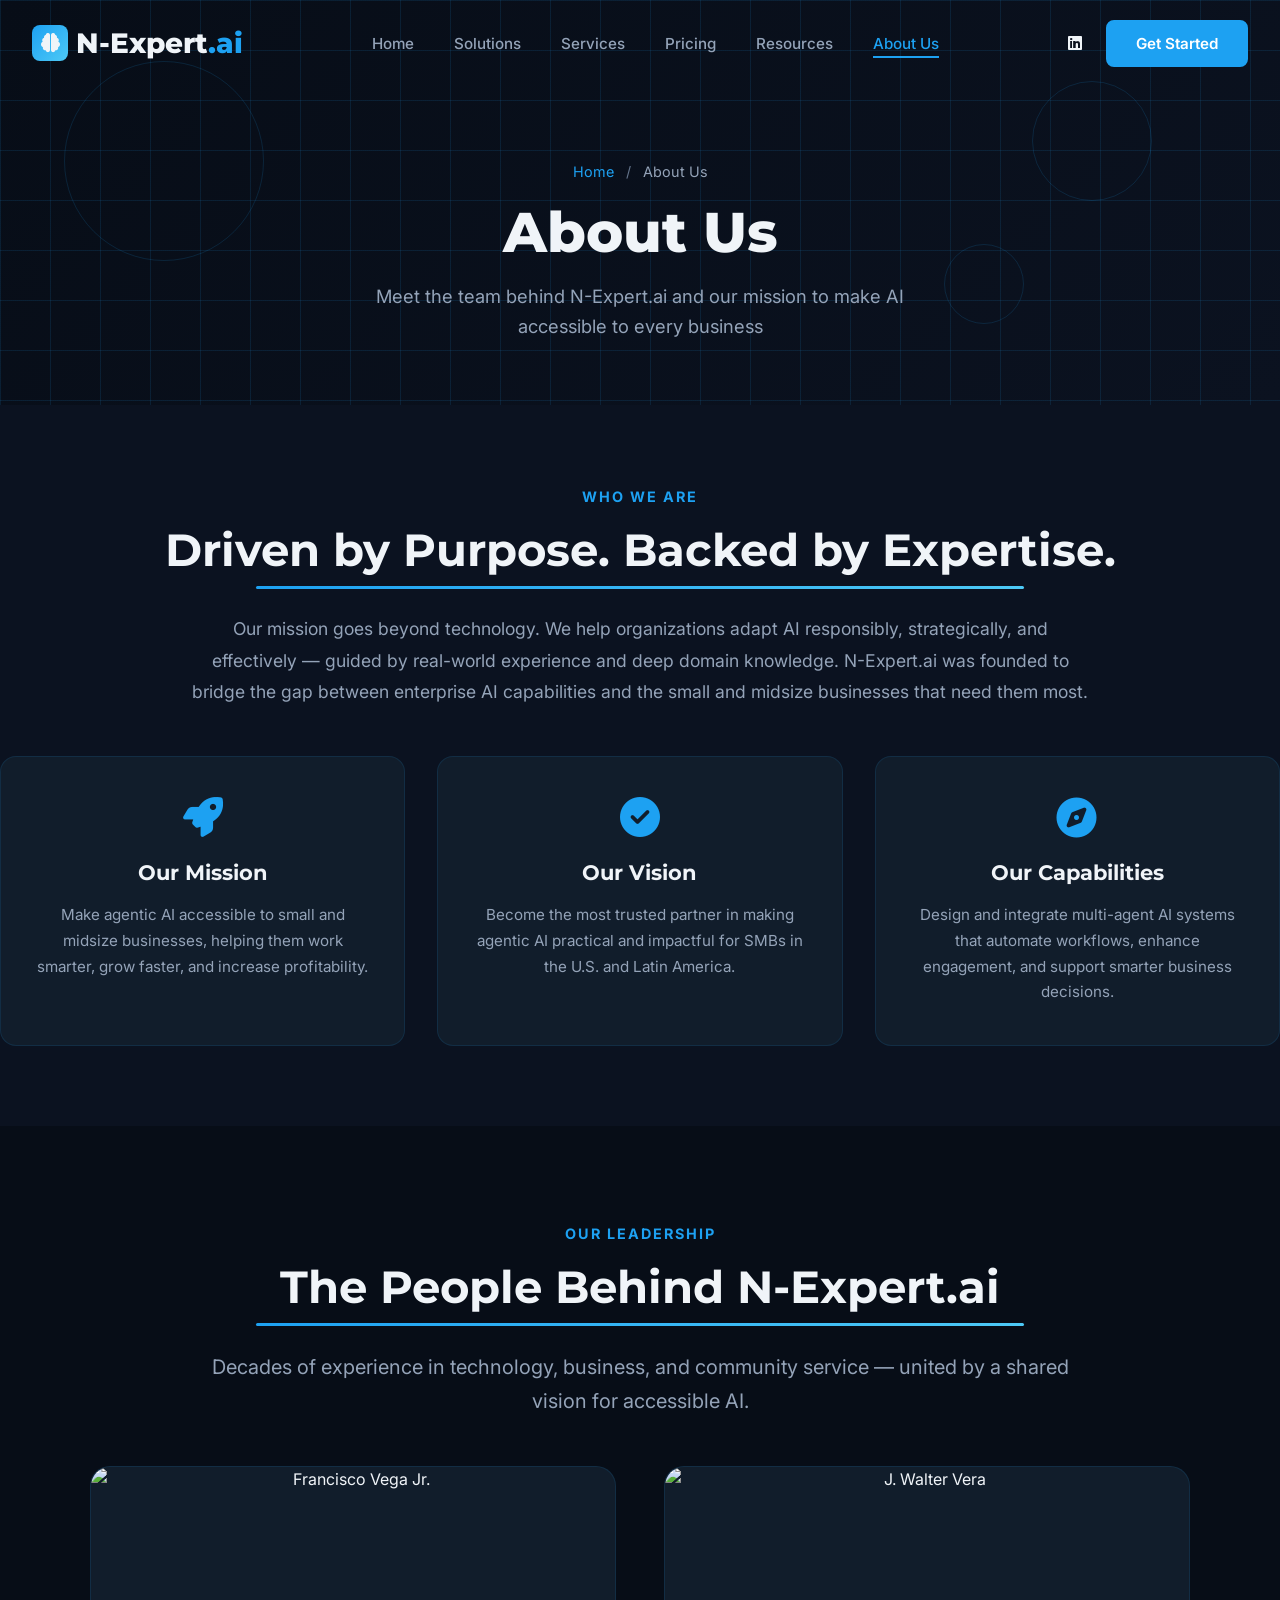
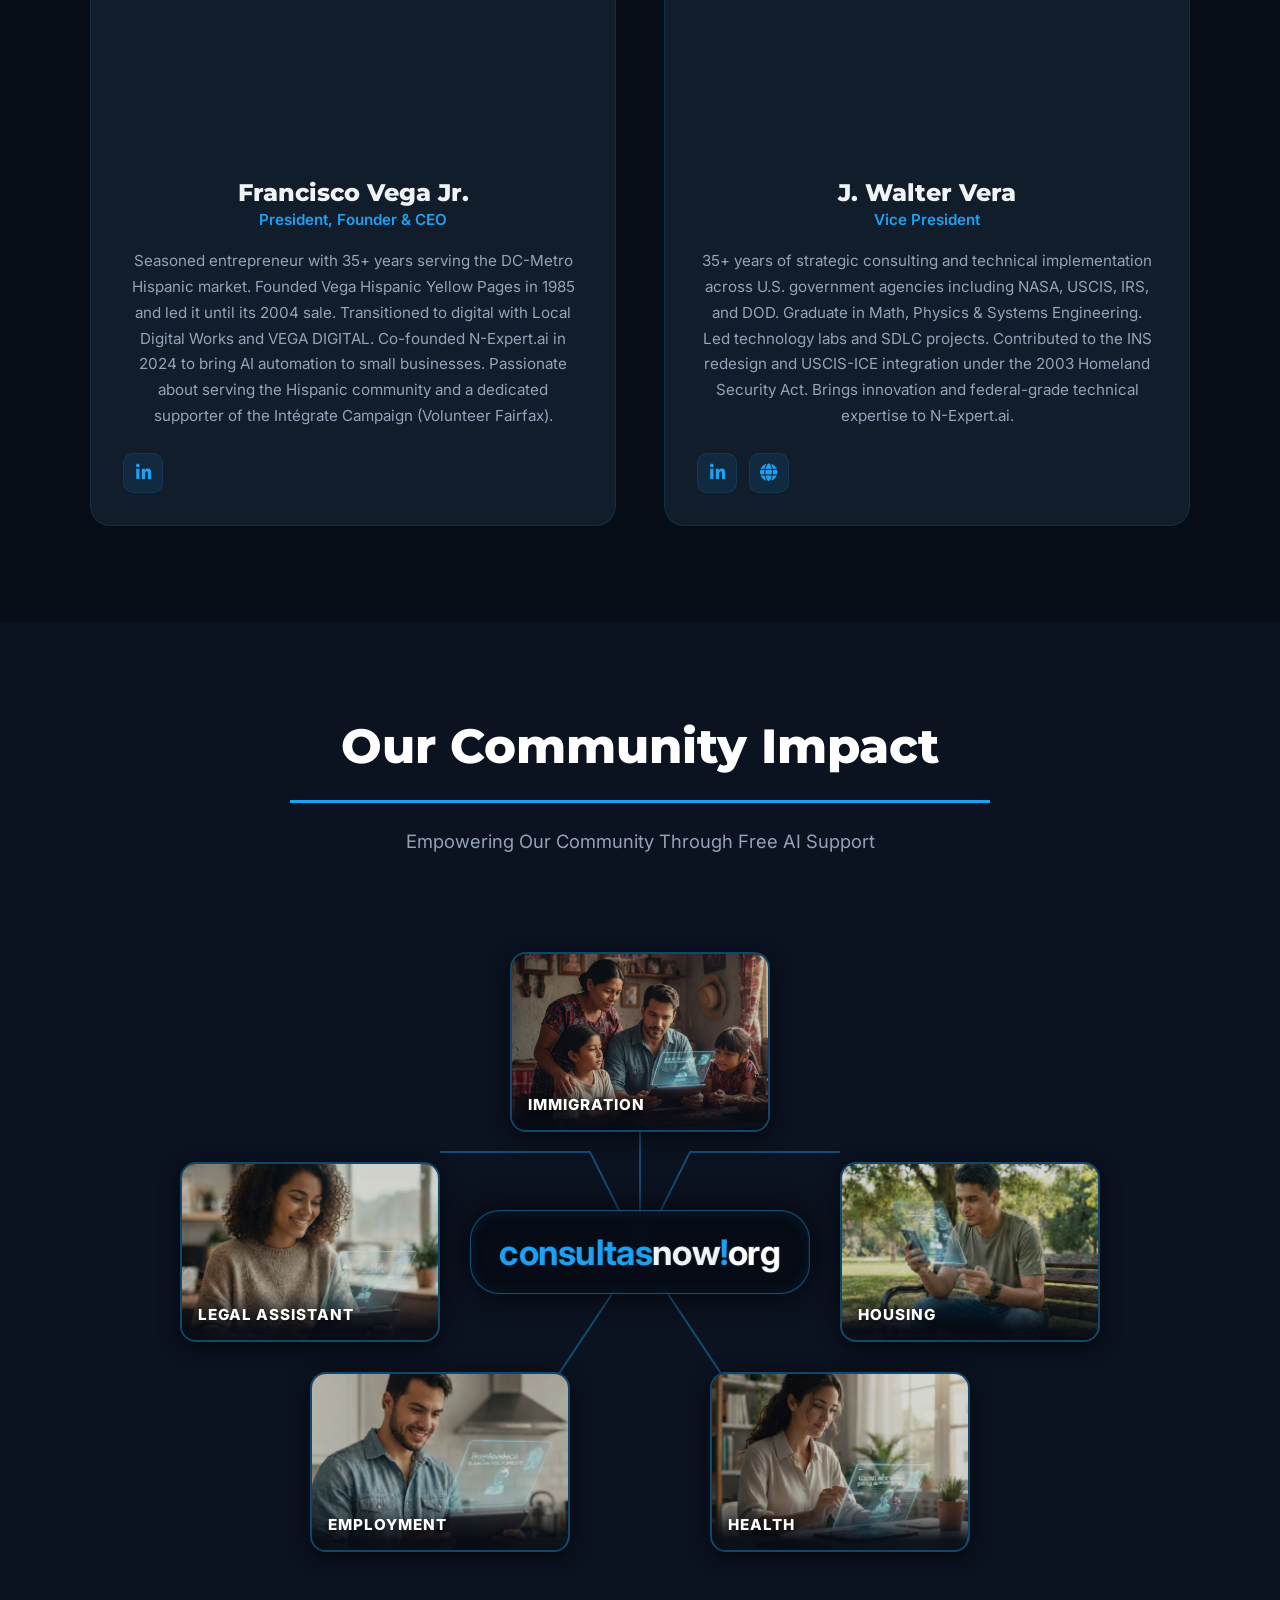
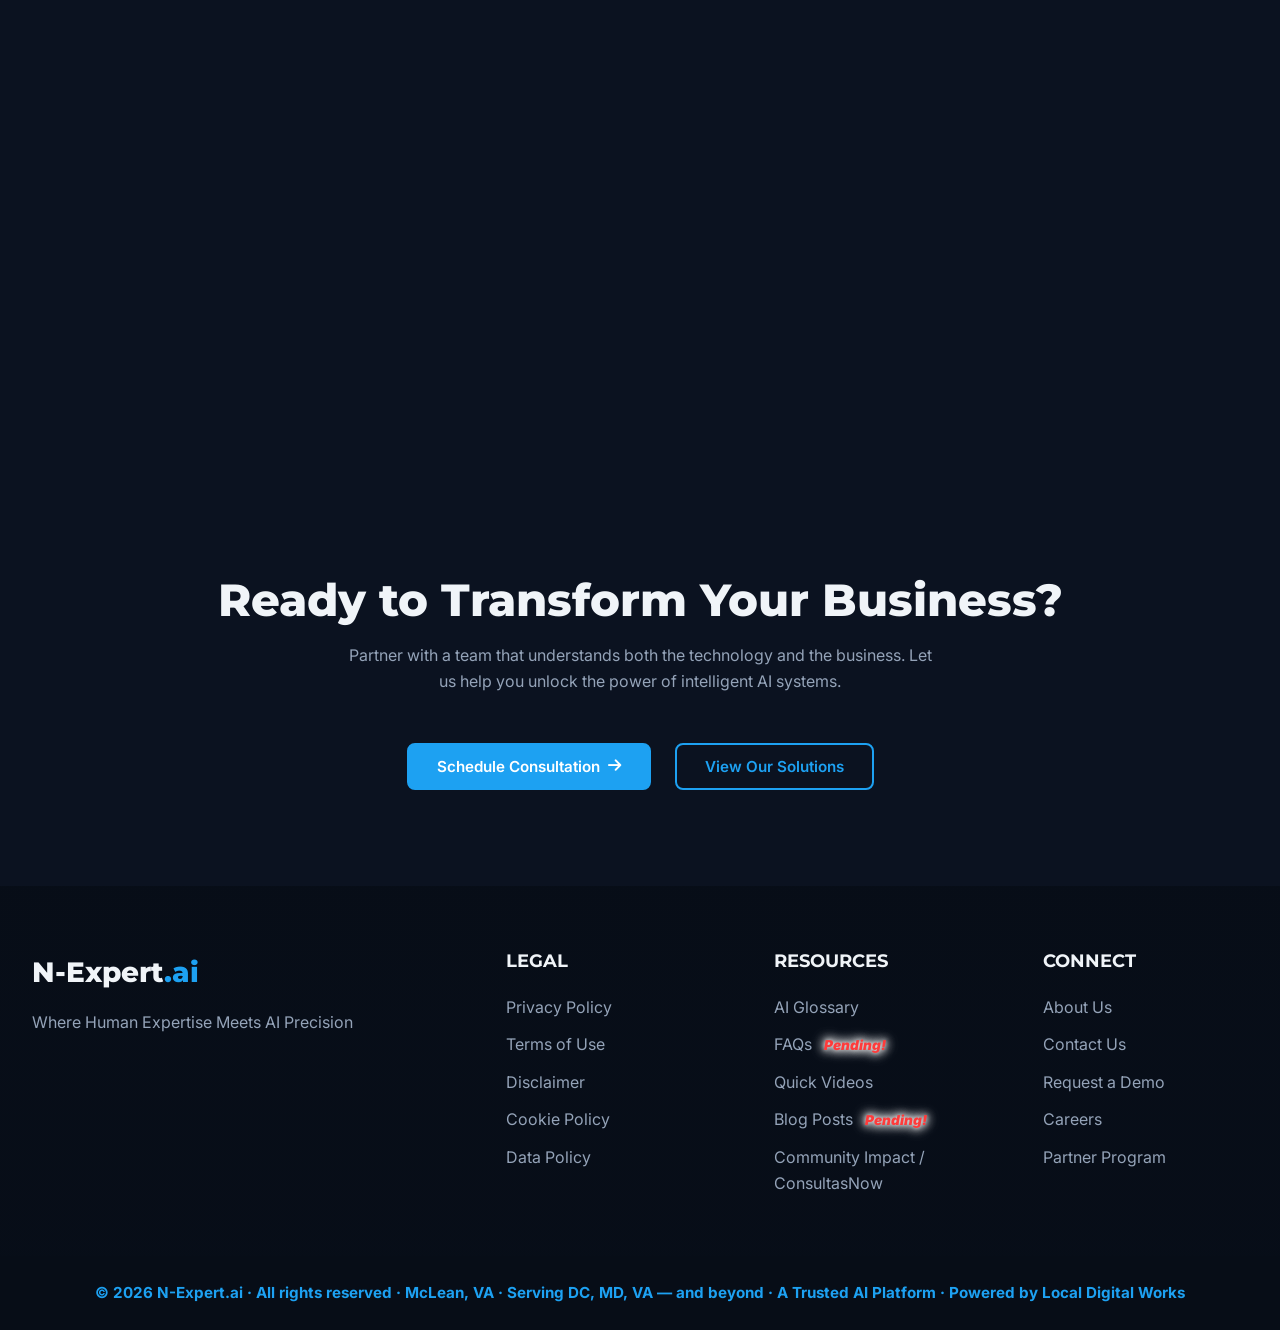
==== about.html @ 6c46f562 "Deploy N-Expert.ai site with updated images - Replace broken/Unsplash images with local WebP version" ====
<!DOCTYPE html>
<html lang="en">

<head>
    <meta charset="UTF-8">
    <meta name="viewport" content="width=device-width, initial-scale=1.0">
    <title>N-Expert.ai - About Us</title>
    <meta name="description"
        content="Meet the leadership team behind N-Expert.ai. Learn about our mission to make AI accessible to small and midsize businesses.">

    <!-- Preconnect to CDNs -->
    <link rel="preconnect" href="https://fonts.googleapis.com">
    <link rel="preconnect" href="https://fonts.gstatic.com" crossorigin>
    <link rel="preconnect" href="https://images.unsplash.com">
    <link rel="preconnect" href="https://cdnjs.cloudflare.com" crossorigin>

    <!-- Google Fonts (non-blocking) -->
    <link rel="preload" as="style"
        href="https://fonts.googleapis.com/css2?family=Montserrat:wght@400;500;600;700;800;900&family=Inter:wght@300;400;500;600;700&display=swap"
        onload="this.onload=null;this.rel='stylesheet'">
    <noscript>
        <link
            href="https://fonts.googleapis.com/css2?family=Montserrat:wght@400;500;600;700;800;900&family=Inter:wght@300;400;500;600;700&display=swap"
            rel="stylesheet">
    </noscript>

    <!-- Font Awesome (non-blocking) -->
    <link rel="preload" as="style" href="https://cdnjs.cloudflare.com/ajax/libs/font-awesome/6.5.1/css/all.min.css"
        onload="this.onload=null;this.rel='stylesheet'">
    <noscript>
        <link rel="stylesheet" href="https://cdnjs.cloudflare.com/ajax/libs/font-awesome/6.5.1/css/all.min.css">
    </noscript>

    <!-- Stylesheets -->
    <link rel="stylesheet" href="css/shared.css">
    <link rel="stylesheet" href="css/about.css">
</head>

<body>
    <!-- Scroll Progress Bar -->
    <div id="scroll-progress"></div>

    <!-- Navigation -->
    <nav class="navbar" id="navbar">
        <div class="container">
            <a href="index.html" class="logo">
                <div class="logo-icon"><i class="fas fa-brain"></i></div>
                <span>N-Expert<span class="ai">.ai</span></span>
            </a>
            <ul class="nav-links">
                <li><a href="index.html">Home</a></li>
                <li><a href="solutions.html">Solutions</a></li>
                <li><a href="services.html">Services</a></li>
                <li><a href="pricing.html">Pricing</a></li>
                <li><a href="resources.html">Resources</a></li>
                <li><a href="about.html">About Us</a></li>
            </ul>
            <div class="nav-right">
                <a href="https://linkedin.com" target="_blank" class="linkedin-icon" aria-label="LinkedIn"><i
                        class="fab fa-linkedin"></i></a>
                <button class="btn-primary">Get Started</button>
            </div>
            <div class="mobile-menu-toggle" id="mobile-toggle">
                <span></span>
                <span></span>
                <span></span>
            </div>
        </div>
    </nav>

    <!-- Mobile Navigation -->
    <div class="mobile-nav" id="mobile-nav">
        <ul class="nav-links">
            <li><a href="index.html">Home</a></li>
            <li><a href="solutions.html">Solutions</a></li>
            <li><a href="services.html">Services</a></li>
            <li><a href="pricing.html">Pricing</a></li>
            <li><a href="resources.html">Resources</a></li>
            <li><a href="about.html">About Us</a></li>
            <li><button class="btn-primary" style="width: 100%;">Get Started</button></li>
        </ul>
    </div>

    <!-- Page Hero -->
    <section class="page-hero">
        <div class="deco-circle"></div>
        <div class="deco-circle"></div>
        <div class="deco-circle"></div>
        <div class="container">
            <div class="breadcrumb reveal">
                <a href="index.html">Home</a>
                <span>/</span>
                About Us
            </div>
            <h1 class="page-title reveal">About Us</h1>
            <p class="page-subtitle reveal">Meet the team behind N-Expert.ai and our mission to make AI accessible to
                every business</p>
        </div>
    </section>

    <!-- Mission Section -->
    <section class="section about-mission">
        <div class="container">
            <div class="section-label reveal" style="text-align: center;">WHO WE ARE</div>
            <h2 class="section-title reveal" style="text-align: center;">Driven by Purpose. Backed by Expertise.</h2>
            <div class="mission-intro reveal">
                <p>Our mission goes beyond technology. We help organizations adapt AI responsibly, strategically, and
                    effectively — guided by real-world experience and deep domain knowledge. N-Expert.ai was founded to
                    bridge the gap between enterprise AI capabilities and the small and midsize businesses that need
                    them most.</p>
            </div>

            <div class="mission-cards reveal">
                <div class="mission-card">
                    <i class="fas fa-rocket"></i>
                    <h4>Our Mission</h4>
                    <p>Make agentic AI accessible to small and midsize businesses, helping them work smarter, grow
                        faster, and increase profitability.</p>
                </div>
                <div class="mission-card">
                    <i class="fas fa-check-circle"></i>
                    <h4>Our Vision</h4>
                    <p>Become the most trusted partner in making agentic AI practical and impactful for SMBs in the U.S.
                        and Latin America.</p>
                </div>
                <div class="mission-card">
                    <i class="fas fa-compass"></i>
                    <h4>Our Capabilities</h4>
                    <p>Design and integrate multi-agent AI systems that automate workflows, enhance engagement, and
                        support smarter business decisions.</p>
                </div>
            </div>
        </div>
    </section>

    <!-- Leadership Section -->
    <section class="section dark leadership-section">
        <div class="container" style="text-align: center;">
            <div class="section-label reveal">OUR LEADERSHIP</div>
            <h2 class="section-title reveal">The People Behind N-Expert.ai</h2>
            <p class="section-subtitle reveal" style="margin: 0 auto;">Decades of experience in technology, business,
                and community service — united by a shared vision for accessible AI.</p>

            <div class="leadership-grid reveal">
                <!-- Francisco Vega Jr. -->
                <div class="leader-card">
                    <div class="leader-photo">
                        <img src="https://images.unsplash.com/photo-1560250097-0b93528c311a?w=600&q=60"
                            alt="Francisco Vega Jr." loading="lazy">
                        <div class="leader-photo-overlay"></div>
                    </div>
                    <div class="leader-info">
                        <h3>Francisco Vega Jr.</h3>
                        <span class="leader-role">President, Founder & CEO</span>
                        <p class="leader-bio">Seasoned entrepreneur with 35+ years serving the DC-Metro Hispanic market.
                            Founded Vega Hispanic Yellow Pages in 1985 and led it until its 2004 sale. Transitioned to
                            digital with Local Digital Works and VEGA DIGITAL. Co-founded N-Expert.ai in 2024 to bring
                            AI automation to small businesses. Passionate about serving the Hispanic community and a
                            dedicated supporter of the Int&eacute;grate Campaign (Volunteer Fairfax).</p>
                        <div class="leader-social">
                            <a href="https://www.linkedin.com/in/franciscovegajr/" target="_blank"
                                aria-label="LinkedIn"><i class="fab fa-linkedin-in"></i></a>
                        </div>
                    </div>
                </div>

                <!-- J. Walter Vera -->
                <div class="leader-card">
                    <div class="leader-photo">
                        <img src="https://images.unsplash.com/photo-1472099645785-5658abf4ff4e?w=600&q=60"
                            alt="J. Walter Vera" loading="lazy">
                        <div class="leader-photo-overlay"></div>
                    </div>
                    <div class="leader-info">
                        <h3>J. Walter Vera</h3>
                        <span class="leader-role">Vice President</span>
                        <p class="leader-bio">35+ years of strategic consulting and technical implementation across U.S.
                            government agencies including NASA, USCIS, IRS, and DOD. Graduate in Math, Physics & Systems
                            Engineering. Led technology labs and SDLC projects. Contributed to the INS redesign and
                            USCIS-ICE integration under the 2003 Homeland Security Act. Brings innovation and
                            federal-grade technical expertise to N-Expert.ai.</p>
                        <div class="leader-social">
                            <a href="https://www.linkedin.com/in/j-walter-vera-ab727015/" target="_blank"
                                aria-label="LinkedIn"><i class="fab fa-linkedin-in"></i></a>
                            <a href="https://afilon.org/j-walter-vera/" target="_blank" aria-label="Afilon"><i
                                    class="fas fa-globe"></i></a>
                        </div>
                    </div>
                </div>
            </div>
        </div>
    </section>

    <!-- Community Impact Section -->
    <section class="section about-community">
        <div class="container">
            <div class="community-header reveal" style="text-align: center;">
                <h2 style="font-size: clamp(2rem, 4vw, 3rem); font-weight: 800; color: #fff; margin-bottom: 0;">Our
                    Community Impact</h2>
                <div
                    style="width: 700px; max-width: 90%; height: 3px; background: var(--accent-cyan); margin: 1.5rem auto;">
                </div>
                <p style="color: var(--text-secondary); font-size: 1.15rem;">Empowering Our Community Through Free AI
                    Support</p>
            </div>

            <div class="community-collage-new reveal">
                <!-- SVG lines connecting to center -->
                <svg class="collage-connectors" viewBox="0 0 1000 600" fill="none">
                    <!-- Lines from center to the frames matching reference mapping -->
                    <path d="M500,300 L450,200 L300,200" stroke="rgba(29, 161, 242, 0.4)" stroke-width="2" />
                    <path d="M500,300 L550,200 L700,200" stroke="rgba(29, 161, 242, 0.4)" stroke-width="2" />
                    <path d="M500,300 L500,100" stroke="rgba(29, 161, 242, 0.4)" stroke-width="2" />
                    <path d="M500,300 L400,450 L300,450" stroke="rgba(29, 161, 242, 0.4)" stroke-width="2" />
                    <path d="M500,300 L600,450 L700,450" stroke="rgba(29, 161, 242, 0.4)" stroke-width="2" />
                </svg>

                <div class="collage-grid-custom">
                    <!-- Top Center: Immigration -->
                    <div class="collage-item box-1">
                        <img src="_contenido/imagenes-generadas/INMIGRATION.webp" alt="Immigration Support"
                            loading="lazy">
                        <div class="collage-overlay">
                            <div class="collage-label">IMMIGRATION</div>
                        </div>
                    </div>

                    <!-- Middle Left: Legal Assistant -->
                    <div class="collage-item box-2">
                        <img src="_contenido/imagenes-generadas/LEGAL ASISTANT.webp" alt="Legal Assistant"
                            loading="lazy">
                        <div class="collage-overlay">
                            <div class="collage-label">LEGAL ASSISTANT</div>
                        </div>
                    </div>

                    <!-- Center Logo Box -->
                    <div class="collage-center-box">
                        <span style="color:var(--accent-cyan);font-weight:700;">consultas</span><span
                            style="color:var(--text-primary);font-weight:700;">now</span><span
                            style="color:var(--accent-cyan);">!</span><span style="color:#ffffff;">org</span>
                    </div>

                    <!-- Middle Right: Housing -->
                    <div class="collage-item box-3">
                        <img src="_contenido/imagenes-generadas/HOUSING.webp" alt="Housing Support" loading="lazy">
                        <div class="collage-overlay">
                            <div class="collage-label">HOUSING</div>
                        </div>
                    </div>

                    <!-- Bottom Left: Employment -->
                    <div class="collage-item box-4">
                        <img src="_contenido/imagenes-generadas/EMPLOYMENT.webp" alt="Employment Support"
                            loading="lazy">
                        <div class="collage-overlay">
                            <div class="collage-label">EMPLOYMENT</div>
                        </div>
                    </div>

                    <!-- Bottom Right: Health -->
                    <div class="collage-item box-5">
                        <img src="_contenido/imagenes-generadas/HEALTH.webp" alt="Health Support" loading="lazy">
                        <div class="collage-overlay">
                            <div class="collage-label">HEALTH</div>
                        </div>
                    </div>
                </div>
            </div>

            <div class="community-content reveal">
                <div class="community-column">
                    <h3>Community Impact<br>is Part of Our DNA</h3>
                    <p>ConsultasNow™ is a free, Spanish-first AI platform designed to help the Hispanic community
                        navigate everyday questions across immigration, housing, employment, and legal topics — clearly,
                        responsibly, and accessibly.</p>
                    <div style="text-align: center; margin-top: 2.5rem;">
                        <button class="btn-primary" style="padding: 0.8rem 2.5rem; border-radius: 8px;">Visit
                            ConsultasNow</button>
                    </div>
                </div>
                <div class="community-column">
                    <h3>Trusted AI Guidance<br>for Everyday Life</h3>
                    <p>Five domain-focused AI assistants, each trained to address common questions and next steps:</p>
                    <ul class="assistant-list">
                        <li>Immigration Assistant</li>
                        <li>Housing Assistant</li>
                        <li>Health Assistant</li>
                        <li>Employment Assistant</li>
                        <li>Legal Assistant</li>
                    </ul>
                </div>
            </div>
        </div>
    </section>

    <!-- CTA Banner -->
    <section class="section about-cta">
        <div class="container" style="text-align: center;">
            <h2 class="reveal">Ready to Transform Your Business?</h2>
            <p class="reveal" style="color: var(--text-secondary); max-width: 600px; margin: 1rem auto 2rem;">Partner
                with a team that understands both the technology and the business. Let us help you unlock the power of
                intelligent AI systems.</p>
            <div class="cta-buttons reveal">
                <button class="btn-primary">Schedule Consultation <i class="fas fa-arrow-right"></i></button>
                <button class="btn-outline">View Our Solutions</button>
            </div>
        </div>
    </section>

    <!-- Footer -->
    <footer class="footer">
        <div class="footer-content">
            <div class="footer-brand">
                <div class="logo">
                    N-Expert<span style="color: var(--accent-cyan);">.ai</span>
                </div>
                <p class="tagline">Where Human Expertise Meets AI Precision</p>
            </div>

            <div class="footer-column">
                <h4>LEGAL</h4>
                <ul>
                    <li><a href="#">Privacy Policy</a></li>
                    <li><a href="#">Terms of Use</a></li>
                    <li><a href="#">Disclaimer</a></li>
                    <li><a href="#">Cookie Policy</a></li>
                    <li><a href="#">Data Policy</a></li>
                </ul>
            </div>

            <div class="footer-column">
                <h4>RESOURCES</h4>
                <ul>
                    <li><a href="#">AI Glossary</a></li>
                    <li><a href="#"
                            title="This section is currently being finalized and will be available shortly as part of Phase 2 of our website launch. Thank you for your continued support.">FAQs</a>
                        <span class="badge-pending">Pending!</span>
                    </li>
                    <li><a href="#">Quick Videos</a></li>
                    <li><a href="#"
                            title="This section is currently being finalized and will be available shortly as part of Phase 2 of our website launch. Thank you for your continued support.">Blog
                            Posts</a>
                        <span class="badge-pending">Pending!</span>
                    </li>
                    <li><a href="#">Community Impact / ConsultasNow</a></li>
                </ul>
            </div>

            <div class="footer-column">
                <h4>CONNECT</h4>
                <ul>
                    <li><a href="#">About Us</a></li>
                    <li><a href="#">Contact Us</a></li>
                    <li><a href="#">Request a Demo</a></li>
                    <li><a href="#">Careers</a></li>
                    <li><a href="#">Partner Program</a></li>
                </ul>
            </div>
        </div>

        <div class="footer-bottom">
            <p>&copy; 2026 N-Expert.ai · All rights reserved · McLean, VA · Serving DC, MD, VA — and beyond · A Trusted
                AI Platform · Powered by Local Digital Works</p>
        </div>
    </footer>

    <!-- Scripts -->
    <script src="js/shared.js"></script>
</body>

</html>
---- css/shared.css ----
/* ========== RESET & BASE ========== */
* {
    margin: 0;
    padding: 0;
    box-sizing: border-box;
}

:root {
    /* Colors */
    --bg-primary: #0B1220;
    --bg-secondary: #0F1923;
    --bg-card: #111D2B;
    --bg-darker: #070D17;
    --accent-cyan: #1DA1F2;
    --accent-cyan-light: #4DC9F6;
    --accent-cyan-dark: #0E7AC2;
    --accent-red: #E63946;
    --text-primary: #F0F4F8;
    --text-secondary: #94A3B8;
    --text-dim: #64748B;
    --border: rgba(29, 161, 242, 0.12);
    --border-hover: rgba(29, 161, 242, 0.3);
    --glass-bg: rgba(11, 18, 32, 0.85);

    /* Typography */
    --font-heading: 'Montserrat', sans-serif;
    --font-body: 'Inter', sans-serif;
}

html {
    scroll-behavior: smooth;
}

body {
    font-family: var(--font-body);
    background-color: var(--bg-primary);
    color: var(--text-primary);
    line-height: 1.6;
    overflow-x: hidden;
}

h1,
h2,
h3,
h4,
h5,
h6 {
    font-family: var(--font-heading);
    font-weight: 700;
    line-height: 1.2;
}

a {
    text-decoration: none;
    color: inherit;
    transition: all 0.3s ease;
}

img {
    max-width: 100%;
    height: auto;
    display: block;
}

button {
    font-family: var(--font-body);
    border: none;
    cursor: pointer;
    transition: all 0.3s ease;
}

/* ========== SCROLL PROGRESS BAR ========== */
#scroll-progress {
    position: fixed;
    top: 0;
    left: 0;
    height: 3px;
    background: linear-gradient(90deg, var(--accent-cyan), var(--accent-cyan-light));
    z-index: 10000;
    transition: width 0.1s ease;
}

/* ========== NAVIGATION ========== */
.navbar {
    position: fixed;
    top: 0;
    left: 0;
    width: 100%;
    z-index: 9999;
    transition: all 0.3s ease;
    padding: 1.25rem 0;
}

.navbar.scrolled {
    background: var(--glass-bg);
    backdrop-filter: blur(20px);
    -webkit-backdrop-filter: blur(20px);
    box-shadow: 0 4px 30px rgba(0, 0, 0, 0.3);
    padding: 0.75rem 0;
}

.navbar .container {
    max-width: 1400px;
    margin: 0 auto;
    padding: 0 2rem;
    display: flex;
    justify-content: space-between;
    align-items: center;
}

.navbar .logo {
    font-family: var(--font-heading);
    font-size: 1.75rem;
    font-weight: 800;
    display: flex;
    align-items: center;
    gap: 0.5rem;
}

.navbar .logo .logo-icon {
    width: 36px;
    height: 36px;
    background: linear-gradient(135deg, var(--accent-cyan), var(--accent-cyan-light));
    border-radius: 8px;
    display: flex;
    align-items: center;
    justify-content: center;
    font-size: 1.2rem;
}

.navbar .logo .ai {
    color: var(--accent-cyan);
}

.navbar .nav-links {
    display: flex;
    gap: 2.5rem;
    list-style: none;
    align-items: center;
}

.navbar .nav-links a {
    color: var(--text-secondary);
    font-weight: 500;
    font-size: 0.95rem;
    position: relative;
}

.navbar .nav-links a::after {
    content: '';
    position: absolute;
    bottom: -5px;
    left: 0;
    width: 0;
    height: 2px;
    background: var(--accent-cyan);
    transition: width 0.3s ease;
}

.navbar .nav-links a:hover {
    color: var(--text-primary);
}

.navbar .nav-links a:hover::after {
    width: 100%;
}

/* Active Nav Link */
.navbar .nav-links a.active {
    color: var(--accent-cyan);
}

.navbar .nav-links a.active::after {
    width: 100%;
}

.navbar .nav-right {
    display: flex;
    align-items: center;
    gap: 1.5rem;
}

.navbar .social-icon-header {
    display: flex;
    align-items: center;
    justify-content: center;
    width: 32px;
    height: 32px;
    border-radius: 8px;
    background: rgba(255, 255, 255, 0.05);
    border: 1px solid rgba(255, 255, 255, 0.1);
    color: var(--text-secondary);
    font-size: 0.9rem;
    transition: all 0.3s ease;
}

.navbar .social-icon-header:hover {
    color: var(--text-primary);
    background: rgba(255, 255, 255, 0.1);
    border-color: rgba(255, 255, 255, 0.2);
    transform: translateY(-2px);
}

/* ========== BUTTONS ========== */
.btn-primary {
    background: var(--accent-cyan);
    color: white;
    padding: 0.75rem 1.75rem;
    border-radius: 8px;
    font-weight: 600;
    font-size: 0.95rem;
    display: inline-flex;
    align-items: center;
    gap: 0.5rem;
    transition: all 0.3s ease;
    border: 2px solid var(--accent-cyan);
    position: relative;
    overflow: hidden;
}

.btn-primary::before {
    content: '';
    position: absolute;
    top: 0;
    left: -100%;
    width: 100%;
    height: 100%;
    background: linear-gradient(90deg, transparent, rgba(255, 255, 255, 0.15), transparent);
    transition: left 0.5s ease;
    z-index: 1;
}

.btn-primary:hover::before {
    left: 100%;
}

.btn-primary:hover {
    background: var(--accent-cyan-light);
    border-color: var(--accent-cyan-light);
    transform: translateY(-2px);
    box-shadow: 0 8px 25px rgba(29, 161, 242, 0.3);
}

.btn-outline {
    background: transparent;
    color: var(--accent-cyan);
    padding: 0.75rem 1.75rem;
    border-radius: 8px;
    font-weight: 600;
    font-size: 0.95rem;
    display: inline-flex;
    align-items: center;
    gap: 0.5rem;
    border: 2px solid var(--accent-cyan);
    transition: all 0.3s ease;
    position: relative;
    overflow: hidden;
}

.btn-outline::before {
    content: '';
    position: absolute;
    top: 0;
    left: -100%;
    width: 100%;
    height: 100%;
    background: linear-gradient(90deg, transparent, rgba(255, 255, 255, 0.15), transparent);
    transition: left 0.5s ease;
    z-index: 1;
}

.btn-outline:hover::before {
    left: 100%;
}

.btn-outline:hover {
    background: var(--accent-cyan);
    color: white;
    transform: translateY(-2px);
    box-shadow: 0 8px 25px rgba(29, 161, 242, 0.3);
}

.btn-red {
    background: var(--accent-red);
    color: white;
    padding: 0.75rem 1.75rem;
    border-radius: 8px;
    font-weight: 600;
    font-size: 0.95rem;
    display: inline-flex;
    align-items: center;
    gap: 0.5rem;
    border: 2px solid var(--accent-red);
    transition: all 0.3s ease;
    position: relative;
    overflow: hidden;
}

.btn-red::before {
    content: '';
    position: absolute;
    top: 0;
    left: -100%;
    width: 100%;
    height: 100%;
    background: linear-gradient(90deg, transparent, rgba(255, 255, 255, 0.15), transparent);
    transition: left 0.5s ease;
    z-index: 1;
}

.btn-red:hover::before {
    left: 100%;
}

.btn-red:hover {
    background: #d32f3e;
    border-color: #d32f3e;
    transform: translateY(-2px);
    box-shadow: 0 8px 25px rgba(230, 57, 70, 0.3);
}

/* Mobile Menu */
.mobile-menu-toggle {
    display: none;
    flex-direction: column;
    gap: 5px;
    cursor: pointer;
    padding: 0.5rem;
}

.mobile-menu-toggle span {
    width: 28px;
    height: 3px;
    background: var(--text-primary);
    border-radius: 2px;
    transition: all 0.3s ease;
}

.mobile-menu-toggle.active span:nth-child(1) {
    transform: rotate(45deg) translate(8px, 8px);
}

.mobile-menu-toggle.active span:nth-child(2) {
    opacity: 0;
}

.mobile-menu-toggle.active span:nth-child(3) {
    transform: rotate(-45deg) translate(8px, -8px);
}

.mobile-nav {
    display: none;
    position: fixed;
    top: 70px;
    left: 0;
    width: 100%;
    background: var(--bg-card);
    backdrop-filter: blur(20px);
    -webkit-backdrop-filter: blur(20px);
    box-shadow: 0 8px 30px rgba(0, 0, 0, 0.5);
    z-index: 9998;
    max-height: 0;
    overflow: hidden;
    transition: max-height 0.4s ease;
}

.mobile-nav.active {
    display: block;
    max-height: 600px;
}

.mobile-nav .nav-links {
    flex-direction: column;
    padding: 2rem;
    gap: 1.5rem;
}

/* ========== SECTION STYLES ========== */
.section {
    padding: 6rem 2rem;
    position: relative;
}

.section.dark {
    background: var(--bg-darker);
}

.section.darker {
    background: linear-gradient(180deg, var(--bg-darker), var(--bg-primary));
}

.container {
    max-width: 1400px;
    margin: 0 auto;
}

.section-label {
    font-size: 0.9rem;
    font-weight: 700;
    letter-spacing: 2px;
    text-transform: uppercase;
    color: var(--accent-cyan);
    margin-bottom: 1rem;
    display: block;
}

.section-title {
    font-size: clamp(1.8rem, 3.5vw, 2.8rem);
    margin-bottom: 1.5rem;
    line-height: 1.2;
    position: relative;
}

.section-title::after {
    content: '';
    display: block;
    margin: 8px auto 0;
    width: 0;
    height: 3px;
    background: linear-gradient(90deg, var(--accent-cyan), var(--accent-cyan-light));
    border-radius: 2px;
    transition: width 0.8s ease;
}

.section-title.active::after {
    width: 60%;
}

.section-subtitle {
    font-size: clamp(1rem, 2vw, 1.25rem);
    color: var(--text-secondary);
    max-width: 900px;
    line-height: 1.7;
}

/* Reveal Animation */
.reveal {
    opacity: 0;
    transform: translateY(50px);
    transition: all 0.8s ease;
}

.reveal.active {
    opacity: 1;
    transform: translateY(0);
}

/* CTA Buttons Container */
.cta-buttons {
    display: flex;
    gap: 1.5rem;
    justify-content: center;
    flex-wrap: wrap;
    margin-top: 3rem;
}

/* ========== PAGE HERO (Subpages) ========== */
.page-hero {
    position: relative;
    padding: 10rem 2rem 4rem;
    text-align: center;
    background: linear-gradient(135deg, var(--bg-darker) 0%, var(--bg-primary) 100%);
    overflow: hidden;
}

.page-hero::before {
    content: '';
    position: absolute;
    top: 0;
    left: 0;
    width: 100%;
    height: 100%;
    background-image:
        linear-gradient(var(--border) 1px, transparent 1px),
        linear-gradient(90deg, var(--border) 1px, transparent 1px);
    background-size: 50px 50px;
    animation: gridScroll 20s linear infinite;
    z-index: 0;
}

@keyframes gridScroll {
    0% {
        transform: translate(0, 0);
    }

    100% {
        transform: translate(50px, 50px);
    }
}

.page-hero .container {
    position: relative;
    z-index: 1;
}

.page-hero .breadcrumb {
    font-size: 0.9rem;
    color: var(--text-secondary);
    margin-bottom: 1rem;
}

.page-hero .breadcrumb a {
    color: var(--accent-cyan);
}

.page-hero .breadcrumb a:hover {
    text-decoration: underline;
}

.page-hero .breadcrumb span {
    margin: 0 0.5rem;
    color: var(--text-dim);
}

.page-hero h1 {
    font-size: clamp(2.2rem, 5vw, 3.5rem);
    font-weight: 800;
    margin-bottom: 1rem;
}

.page-hero p {
    font-size: 1.15rem;
    color: var(--text-secondary);
    max-width: 600px;
    margin: 0 auto;
}

/* Decorative circles for page hero */
.page-hero .deco-circle {
    position: absolute;
    border: 1px solid rgba(29, 161, 242, 0.15);
    border-radius: 50%;
    pointer-events: none;
    z-index: 0;
}

.page-hero .deco-circle:nth-child(1) {
    width: 200px;
    height: 200px;
    top: 15%;
    left: 5%;
}

.page-hero .deco-circle:nth-child(2) {
    width: 120px;
    height: 120px;
    top: 20%;
    right: 10%;
}

.page-hero .deco-circle:nth-child(3) {
    width: 80px;
    height: 80px;
    bottom: 20%;
    right: 20%;
}

/* ========== SHARED KEYFRAMES ========== */
@keyframes radarSweep {
    0% {
        transform: rotate(0deg);
    }

    100% {
        transform: rotate(360deg);
    }
}

@keyframes ringPulse {
    0% {
        transform: translate(-50%, -50%) scale(1);
        opacity: 0.6;
        border-color: rgba(29, 161, 242, 0.3);
    }

    100% {
        transform: translate(-50%, -50%) scale(7);
        opacity: 0;
        border-color: rgba(29, 161, 242, 0);
    }
}

/* ========== FOOTER ========== */
.footer {
    background: url('https://images.unsplash.com/photo-1617581629397-a72507c3de9e?w=1400&q=80') center bottom / cover no-repeat;
    border-top: none;
    padding: 4rem 2rem 2rem;
    position: relative;
}

.footer::before {
    content: '';
    position: absolute;
    top: 0;
    left: 0;
    right: 0;
    bottom: 0;
    background: linear-gradient(180deg, rgba(7, 13, 23, 0.97) 0%, rgba(7, 13, 23, 0.88) 40%, rgba(7, 13, 23, 0.92) 100%);
    z-index: 0;
}

.footer-content {
    max-width: 1400px;
    margin: 0 auto;
    display: grid;
    grid-template-columns: 2fr 1fr 1fr 1fr;
    gap: 4rem;
    margin-bottom: 3rem;
    position: relative;
    z-index: 1;
}

.footer-brand .logo {
    font-family: var(--font-heading);
    font-size: 1.75rem;
    font-weight: 800;
    margin-bottom: 1rem;
}

.footer-brand .tagline {
    color: var(--text-secondary);
    margin-bottom: 1.5rem;
    line-height: 1.6;
}

.social-icons {
    display: flex;
    gap: 1rem;
}

.social-icons a {
    width: 40px;
    height: 40px;
    background: var(--bg-card);
    border: 1px solid var(--border);
    border-radius: 8px;
    display: flex;
    align-items: center;
    justify-content: center;
    color: var(--text-secondary);
    transition: all 0.3s ease;
}

.social-icons a:hover {
    background: var(--accent-cyan);
    color: white;
    border-color: var(--accent-cyan);
    transform: translateY(-3px);
}

.footer-column h4 {
    font-size: 1.1rem;
    margin-bottom: 1.5rem;
    color: var(--text-primary);
}

.footer-column ul {
    list-style: none;
}

.footer-column li {
    margin-bottom: 0.75rem;
}

.footer-column a {
    color: var(--text-secondary);
    transition: all 0.3s ease;
}

.footer-column a:hover {
    color: var(--accent-cyan);
    padding-left: 5px;
}

.footer-bottom {
    max-width: none;
    /* override max-width */
    margin: 3rem -2rem -2rem;
    /* counteract footer padding */
    padding: 1.5rem 2rem;
    background: var(--bg-darker, #060b14);
    border-top: none;
    /* Removed the old faint top border */
    text-align: center;
    color: var(--accent-cyan);
    font-size: 0.95rem;
    font-weight: 700;
    line-height: 1.7;
    position: relative;
    z-index: 2;
}

.badge-pending {
    display: inline-block;
    color: #ff3b3b;
    font-weight: 900;
    font-style: italic;
    font-size: 0.85rem;
    margin-left: 0.5rem;
    text-shadow: 0 0 10px rgba(255, 255, 255, 0.9), 0 0 15px rgba(255, 255, 255, 0.6);
    filter: drop-shadow(0 0 2px rgba(255, 255, 255, 0.8));
    animation: pendingPulse 2s infinite ease-in-out;
}

@keyframes pendingPulse {

    0%,
    100% {
        transform: scale(1);
        filter: drop-shadow(0 0 2px rgba(255, 255, 255, 0.8));
    }

    50% {
        transform: scale(1.05);
        filter: drop-shadow(0 0 5px rgba(255, 255, 255, 1));
    }
}

/* ========== RESPONSIVE — SHARED ========== */
@media (max-width: 1024px) {

    /* --- NAV: hide desktop links, show hamburger --- */
    .navbar .nav-links {
        display: none;
    }

    .mobile-menu-toggle {
        display: flex;
        min-width: 44px;
        min-height: 44px;
        align-items: center;
        justify-content: center;
        padding: 0.5rem;
    }

    /* Hide desktop nav-right on tablet/mobile */
    .navbar .nav-right {
        display: none;
    }

    /* --- MOBILE NAV OVERLAY --- */
    .mobile-nav {
        display: none;
        position: fixed;
        top: 0;
        left: 0;
        width: 100%;
        height: 100vh;
        background: rgba(7, 13, 23, 0.97);
        backdrop-filter: blur(20px);
        -webkit-backdrop-filter: blur(20px);
        z-index: 9997;
        overflow-y: auto;
        overflow-x: hidden;
        max-height: none;
        padding-top: 80px;
    }

    .mobile-nav.active {
        display: flex;
        flex-direction: column;
        max-height: 100vh;
    }

    .mobile-nav .nav-links {
        display: flex;
        flex-direction: column;
        list-style: none;
        padding: 1.5rem 2rem 2rem;
        gap: 0;
        width: 100%;
    }

    .mobile-nav .nav-links li {
        width: 100%;
        border-bottom: 1px solid var(--border);
    }

    .mobile-nav .nav-links li:last-child {
        border-bottom: none;
        padding-top: 1.5rem;
    }

    .mobile-nav .nav-links a {
        display: flex;
        align-items: center;
        min-height: 56px;
        font-size: 1.1rem;
        font-weight: 600;
        color: var(--text-secondary);
        padding: 0 0.25rem;
        width: 100%;
        transition: color 0.2s ease;
    }

    .mobile-nav .nav-links a:hover,
    .mobile-nav .nav-links a.active {
        color: var(--accent-cyan);
    }

    .mobile-nav .nav-links .btn-primary {
        min-height: 44px;
        width: 100%;
        justify-content: center;
        font-size: 1rem;
    }

    /* --- FOOTER: 2-col on tablet --- */
    .footer-content {
        grid-template-columns: 1fr 1fr;
        gap: 2.5rem;
    }

    /* --- SOCIAL ICONS: ensure 44px tap targets --- */
    .social-icons a {
        min-width: 44px;
        min-height: 44px;
        width: 44px;
        height: 44px;
    }

    /* --- SECTION padding reduction --- */
    .section {
        padding: 4rem 1.5rem;
    }
}

@media (max-width: 768px) {

    /* --- FOOTER: single column --- */
    .footer-content {
        grid-template-columns: 1fr;
        gap: 2rem;
    }

    .footer {
        padding: 3rem 1.5rem 2rem;
    }

    .footer-brand .tagline {
        font-size: 0.95rem;
    }

    .footer-column h4 {
        font-size: 1rem;
        margin-bottom: 1rem;
    }

    .footer-column li {
        margin-bottom: 0.6rem;
    }

    .footer-column a {
        display: inline-block;
        min-height: 36px;
        line-height: 36px;
        font-size: 0.95rem;
    }

    .footer-bottom {
        font-size: 0.82rem;
        padding-top: 1.5rem;
        line-height: 1.8;
    }

    /* --- PAGE HERO --- */
    .page-hero {
        padding: 8rem 1.5rem 3rem;
    }

    .page-hero p {
        font-size: 1rem;
    }

    /* --- NAVBAR height/padding --- */
    .navbar {
        padding: 1rem 0;
    }

    .navbar .container {
        padding: 0 1.25rem;
    }

    /* --- CTA BUTTONS --- */
    .cta-buttons {
        flex-direction: column;
        align-items: center;
        gap: 1rem;
    }

    .cta-buttons .btn-primary,
    .cta-buttons .btn-outline,
    .cta-buttons .btn-red {
        min-height: 48px;
        width: 100%;
        max-width: 320px;
        justify-content: center;
    }

    /* --- SECTION --- */
    .section {
        padding: 3.5rem 1.25rem;
    }
}

@media (max-width: 480px) {

    /* --- PAGE HERO --- */
    .page-hero h1 {
        font-size: 2rem;
    }

    .page-hero {
        padding: 7rem 1rem 2.5rem;
    }

    /* --- NAVBAR --- */
    .navbar .container {
        padding: 0 1rem;
    }

    .navbar .logo {
        font-size: 1.4rem;
    }

    .navbar .logo .logo-icon {
        width: 30px;
        height: 30px;
        font-size: 1rem;
    }

    /* --- MOBILE NAV LINKS font size --- */
    .mobile-nav .nav-links a {
        font-size: 1rem;
        min-height: 52px;
    }

    /* --- FOOTER --- */
    .footer {
        padding: 2.5rem 1rem 1.5rem;
    }

    .footer-brand .logo {
        font-size: 1.4rem;
    }

    .footer-bottom {
        font-size: 0.78rem;
        line-height: 2;
    }

    /* --- SOCIAL ICONS --- */
    .social-icons {
        gap: 0.75rem;
    }

    .social-icons a {
        min-width: 44px;
        min-height: 44px;
        width: 44px;
        height: 44px;
    }

    /* --- BUTTONS --- */
    .btn-primary,
    .btn-outline,
    .btn-red {
        min-height: 44px;
    }

    /* --- SECTION --- */
    .section {
        padding: 3rem 1rem;
    }

    /* XBRO-02: Overflow sweep at 480px */
    html,
    body {
        overflow-x: hidden;
        max-width: 100vw;
    }

    img,
    video,
    iframe,
    embed,
    object {
        max-width: 100%;
        height: auto;
    }

    .section {
        overflow-x: hidden;
    }
}
---- css/about.css ----
/* ========================================
   N-Expert.ai About Us Page Styles
   ======================================== */

/* ========================================
   Mission Section
   ======================================== */

.about-mission {
    padding: 5rem 0;
}

.about-mission .mission-intro {
    text-align: center;
    max-width: 900px;
    margin: 0 auto 3rem;
}

.about-mission .mission-intro p {
    color: var(--text-secondary);
    font-size: 1.1rem;
    line-height: 1.8;
}

.mission-cards {
    display: grid;
    grid-template-columns: repeat(3, 1fr);
    gap: 2rem;
    margin-top: 2rem;
}

.mission-card {
    background: var(--bg-card);
    border: 1px solid var(--border);
    border-radius: 16px;
    padding: 2.5rem 2rem;
    text-align: center;
    transition: all 0.4s ease;
    position: relative;
    overflow: hidden;
}

.mission-card::before {
    content: '';
    position: absolute;
    top: 0;
    left: 0;
    width: 100%;
    height: 4px;
    background: linear-gradient(90deg, var(--accent-cyan), var(--accent-cyan-light));
    transform: scaleX(0);
    transform-origin: left;
    transition: transform 0.4s ease;
}

.mission-card:hover::before {
    transform: scaleX(1);
}

.mission-card:hover {
    transform: translateY(-8px);
    box-shadow: 0 20px 60px rgba(29, 161, 242, 0.15);
    border-color: var(--border-hover);
}

.mission-card i {
    font-size: 2.5rem;
    color: var(--accent-cyan);
    margin-bottom: 1.5rem;
    display: block;
}

.mission-card h4 {
    font-size: 1.3rem;
    margin-bottom: 1rem;
    color: var(--text-primary);
    font-weight: 700;
    font-family: var(--font-heading);
}

.mission-card p {
    color: var(--text-secondary);
    line-height: 1.7;
    font-size: 0.95rem;
}

/* ========================================
   Leadership Section
   ======================================== */

.leadership-section {
    padding: 6rem 0;
}

.leadership-grid {
    display: grid;
    grid-template-columns: repeat(2, 1fr);
    gap: 3rem;
    margin-top: 3rem;
    max-width: 1100px;
    margin-left: auto;
    margin-right: auto;
}

.leader-card {
    background: var(--bg-card);
    border: 1px solid var(--border);
    border-radius: 20px;
    overflow: hidden;
    transition: all 0.4s ease;
    position: relative;
}

.leader-card:hover {
    transform: translateY(-8px);
    box-shadow: 0 20px 60px rgba(29, 161, 242, 0.15);
    border-color: var(--border-hover);
}

.leader-photo {
    position: relative;
    height: 320px;
    overflow: hidden;
}

.leader-photo img {
    width: 100%;
    height: 100%;
    object-fit: cover;
    transition: transform 0.6s ease;
}

.leader-card:hover .leader-photo img {
    transform: scale(1.05);
}

.leader-photo-overlay {
    position: absolute;
    bottom: 0;
    left: 0;
    right: 0;
    height: 50%;
    background: linear-gradient(to top, rgba(17, 29, 43, 1) 0%, transparent 100%);
    pointer-events: none;
}

.leader-info {
    padding: 1.5rem 2rem 2rem;
    position: relative;
    margin-top: -2rem;
    z-index: 1;
}

.leader-title-row {
    display: flex;
    justify-content: space-between;
    align-items: flex-start;
    margin-bottom: 0.75rem;
}

.leader-info h3 {
    font-size: 1.5rem;
    font-weight: 800;
    color: var(--text-primary);
    font-family: var(--font-heading);
    line-height: 1.2;
}

.leader-role {
    font-size: 0.95rem;
    color: var(--accent-cyan);
    font-weight: 600;
    margin-bottom: 1rem;
    display: block;
}

.leader-bio {
    color: var(--text-secondary);
    line-height: 1.7;
    font-size: 0.95rem;
    margin-bottom: 1.5rem;
}

.leader-social {
    display: flex;
    gap: 0.75rem;
}

.leader-social a {
    width: 40px;
    height: 40px;
    background: rgba(29, 161, 242, 0.1);
    border: 1px solid var(--border);
    border-radius: 10px;
    display: flex;
    align-items: center;
    justify-content: center;
    color: var(--accent-cyan);
    font-size: 1.1rem;
    transition: all 0.3s ease;
}

.leader-social a:hover {
    background: var(--accent-cyan);
    color: white;
    border-color: var(--accent-cyan);
    transform: translateY(-3px);
    box-shadow: 0 6px 20px rgba(29, 161, 242, 0.3);
}

/* ========================================
   Community Impact Section
   ======================================== */

.about-community {
    padding: 6rem 0;
}

.community-collage-new {
    position: relative;
    max-width: 1000px;
    margin: 4rem auto;
    padding: 2rem 0;
}

.collage-connectors {
    position: absolute;
    top: 50%;
    left: 50%;
    transform: translate(-50%, -50%);
    width: 100%;
    height: 100%;
    z-index: 0;
    pointer-events: none;
}

.collage-grid-custom {
    position: relative;
    width: 100%;
    height: 600px;
    z-index: 1;
}

.collage-item {
    position: absolute;
    width: 260px;
    height: 180px;
    border-radius: 16px;
    overflow: hidden;
    border: 2px solid rgba(29, 161, 242, 0.4);
    box-shadow: 0 5px 20px rgba(0, 0, 0, 0.6);
    transition: all 0.4s ease;
    cursor: pointer;
    background: #060B14;
}

.collage-item:hover {
    transform: scale(1.05);
    border-color: rgba(29, 161, 242, 1);
    box-shadow: 0 10px 30px rgba(29, 161, 242, 0.3), inset 0 0 15px rgba(29, 161, 242, 0.2);
    z-index: 10;
}

/* Positioning based on a classic 5-point layout around center */
.collage-item.box-1 {
    /* Top Center - Immigration */
    top: 0;
    left: 50%;
    transform: translateX(-50%);
}

.collage-item.box-1:hover {
    transform: translateX(-50%) scale(1.05);
}

.collage-item.box-2 {
    /* Middle Left - Legal */
    top: 50%;
    left: 4%;
    transform: translateY(-50%);
}

.collage-item.box-2:hover {
    transform: translateY(-50%) scale(1.05);
}

.collage-item.box-3 {
    /* Middle Right - Housing */
    top: 50%;
    right: 4%;
    transform: translateY(-50%);
}

.collage-item.box-3:hover {
    transform: translateY(-50%) scale(1.05);
}

.collage-item.box-4 {
    /* Bottom Left - Employment */
    bottom: 0;
    left: 17%;
}

.collage-item.box-4:hover {
    transform: scale(1.05);
}

.collage-item.box-5 {
    /* Bottom Right - Health */
    bottom: 0;
    right: 17%;
}

.collage-item.box-5:hover {
    transform: scale(1.05);
}

.collage-item img {
    width: 100%;
    height: 100%;
    object-fit: cover;
    transition: transform 0.5s ease;
    filter: brightness(0.85);
    /* Slightly darken unused */
}

.collage-item:hover img {
    transform: scale(1.1);
    filter: brightness(1.1);
}

.collage-overlay {
    position: absolute;
    bottom: 0;
    left: 0;
    width: 100%;
    padding: 0.8rem 1rem;
    background: linear-gradient(180deg, transparent 0%, rgba(6, 11, 20, 0.95) 80%);
    color: white;
    text-align: left;
}

.collage-label {
    font-weight: 800;
    font-size: 0.95rem;
    letter-spacing: 1px;
    text-transform: uppercase;
    text-shadow: 0 2px 4px rgba(0, 0, 0, 0.8);
}

.collage-center-box {
    position: absolute;
    top: 50%;
    left: 50%;
    transform: translate(-50%, -50%);
    font-size: 2.2rem;
    font-weight: 700;
    color: #ffffff;
    z-index: 5;
    letter-spacing: -0.02em;
    background: rgba(6, 11, 20, 0.85);
    padding: 0.8rem 1.8rem;
    border-radius: 30px;
    border: 1px solid rgba(29, 161, 242, 0.5);
    box-shadow: 0 0 30px rgba(0, 0, 0, 0.8), inset 0 0 15px rgba(29, 161, 242, 0.1);
    backdrop-filter: blur(8px);
    display: inline-flex;
    align-items: center;
}

.community-content {
    display: grid;
    grid-template-columns: 1fr 1fr;
    gap: 3rem;
    margin-top: 2rem;
}

.community-column h3 {
    font-size: 1.5rem;
    margin-bottom: 1rem;
    color: var(--text-primary);
    font-family: var(--font-heading);
    font-weight: 700;
}

.community-column p {
    color: var(--text-secondary);
    line-height: 1.7;
    margin-bottom: 1.5rem;
}

.assistant-list {
    list-style: none;
    padding: 0;
}

.assistant-list li {
    color: var(--text-secondary);
    margin-bottom: 0.75rem;
    padding-left: 1.2rem;
    position: relative;
    line-height: 1.6;
    font-size: 0.95rem;
}

.assistant-list li::before {
    content: '•';
    position: absolute;
    left: 0;
    top: 50%;
    transform: translateY(-50%);
    font-size: 1.2rem;
    color: var(--text-secondary);
}

/* ========================================
   CTA Banner Section
   ======================================== */

.about-cta {
    position: relative;
    padding: 6rem 0;
    background-image: url('https://images.unsplash.com/photo-1504384308090-c894fdcc538d?w=1200&q=60');
    background-size: cover;
    background-position: center;
    background-attachment: fixed;
    overflow: hidden;
}

.about-cta::before {
    content: '';
    position: absolute;
    inset: 0;
    background: linear-gradient(180deg, rgba(11, 18, 32, 0.92), rgba(11, 18, 32, 0.88));
    z-index: 0;
}

.about-cta .container {
    position: relative;
    z-index: 1;
}

.about-cta h2 {
    font-size: clamp(1.8rem, 4vw, 2.8rem);
    margin-bottom: 1rem;
    color: var(--text-primary);
    font-family: var(--font-heading);
    font-weight: 800;
}

/* ========================================
   Responsive Design
   ======================================== */

/* Tablet (1024px and below) */
@media (max-width: 1024px) {
    .mission-cards {
        grid-template-columns: repeat(3, 1fr);
        gap: 1.5rem;
    }

    .leadership-grid {
        grid-template-columns: 1fr;
        max-width: 550px;
    }


    .community-content {
        grid-template-columns: 1fr;
        gap: 2rem;
    }
}

/* Mobile (768px and below) */
@media (max-width: 768px) {
    .about-mission {
        padding: 3rem 0;
    }

    .mission-cards {
        grid-template-columns: 1fr;
        gap: 1.5rem;
    }

    .mission-card {
        padding: 2rem 1.5rem;
    }

    .leadership-section {
        padding: 4rem 0;
    }

    .leader-photo {
        height: 260px;
    }

    .leader-info {
        padding: 1.25rem 1.5rem 1.5rem;
    }

    .about-community {
        padding: 4rem 0;
    }


    .about-cta {
        padding: 4rem 0;
        background-attachment: scroll;
    }

    .about-cta h2 {
        font-size: 1.8rem;
    }
}

/* Small Mobile (480px and below) */
@media (max-width: 480px) {
    .mission-card i {
        font-size: 2rem;
    }

    .mission-card h4 {
        font-size: 1.1rem;
    }

    .leader-photo {
        height: 220px;
    }

    .leader-info h3 {
        font-size: 1.3rem;
    }

    .leader-bio {
        font-size: 0.9rem;
    }


    .community-column h3 {
        font-size: 1.3rem;
    }
}
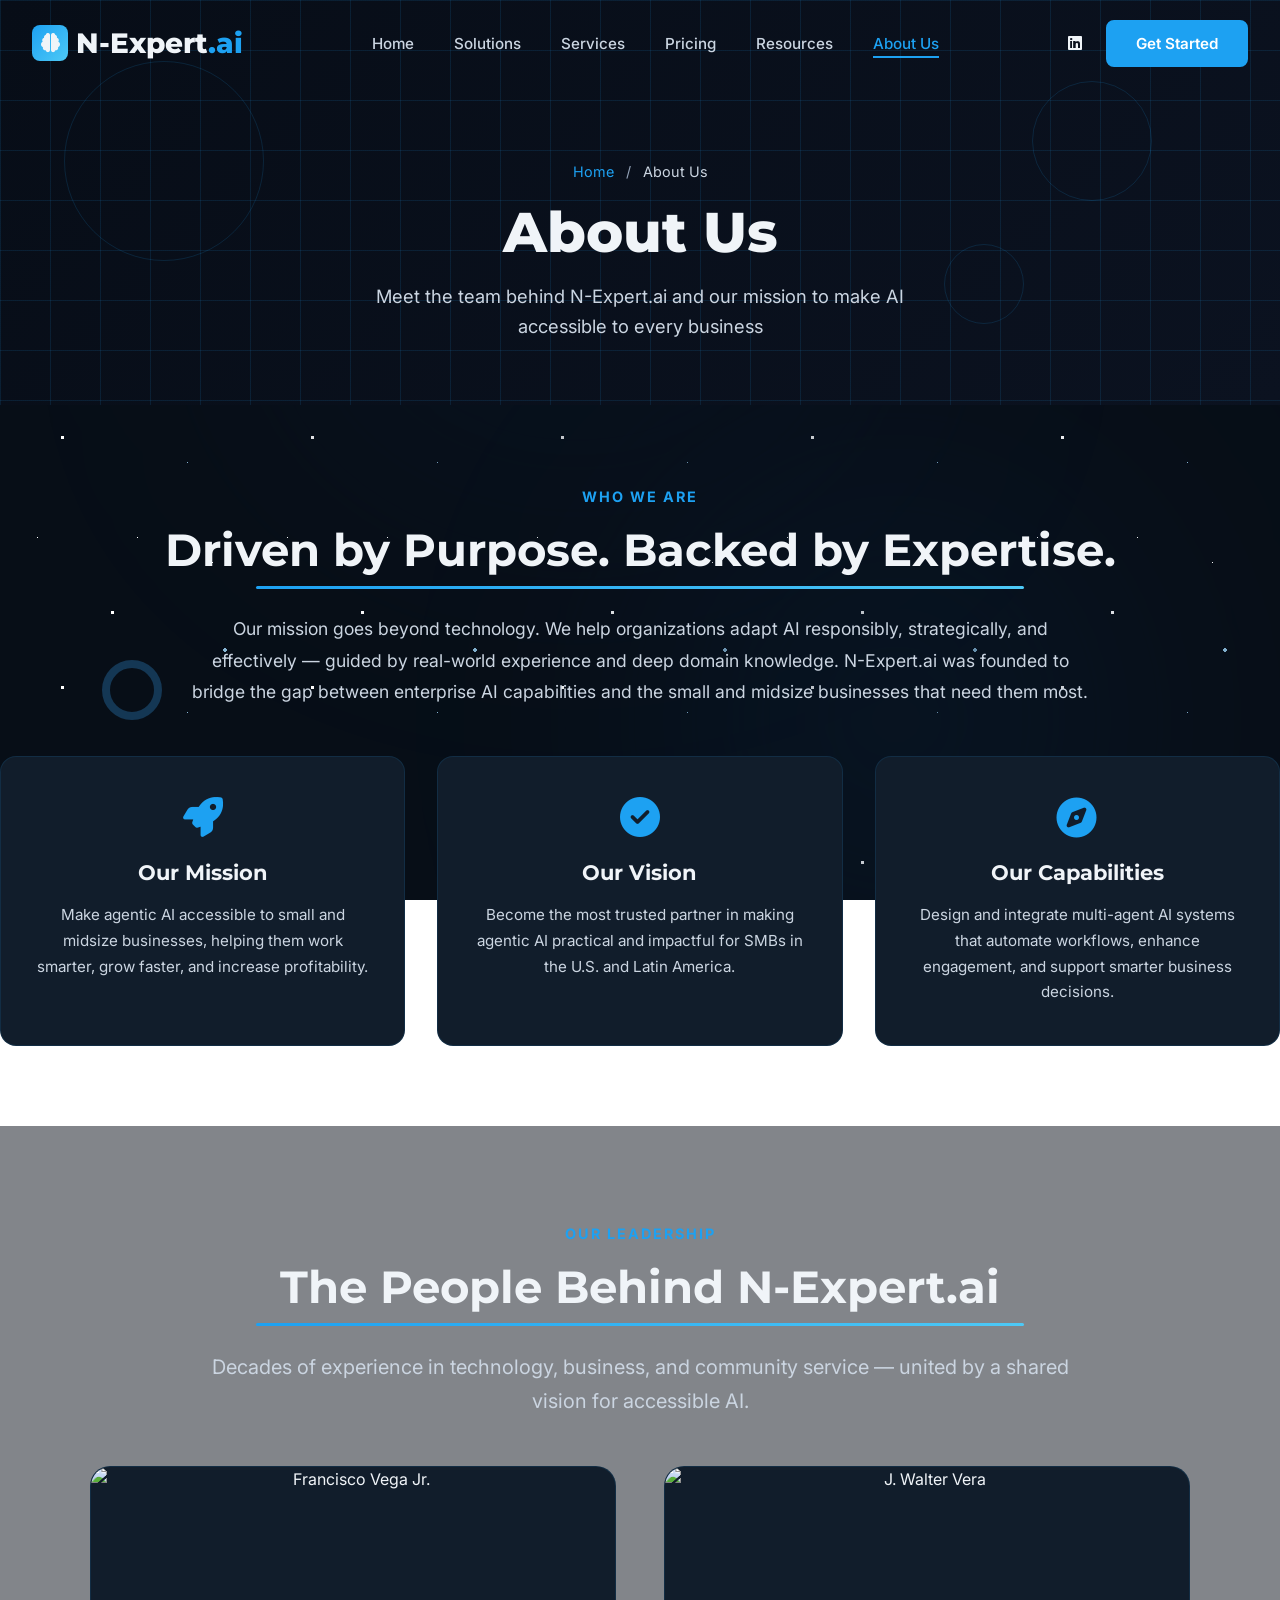
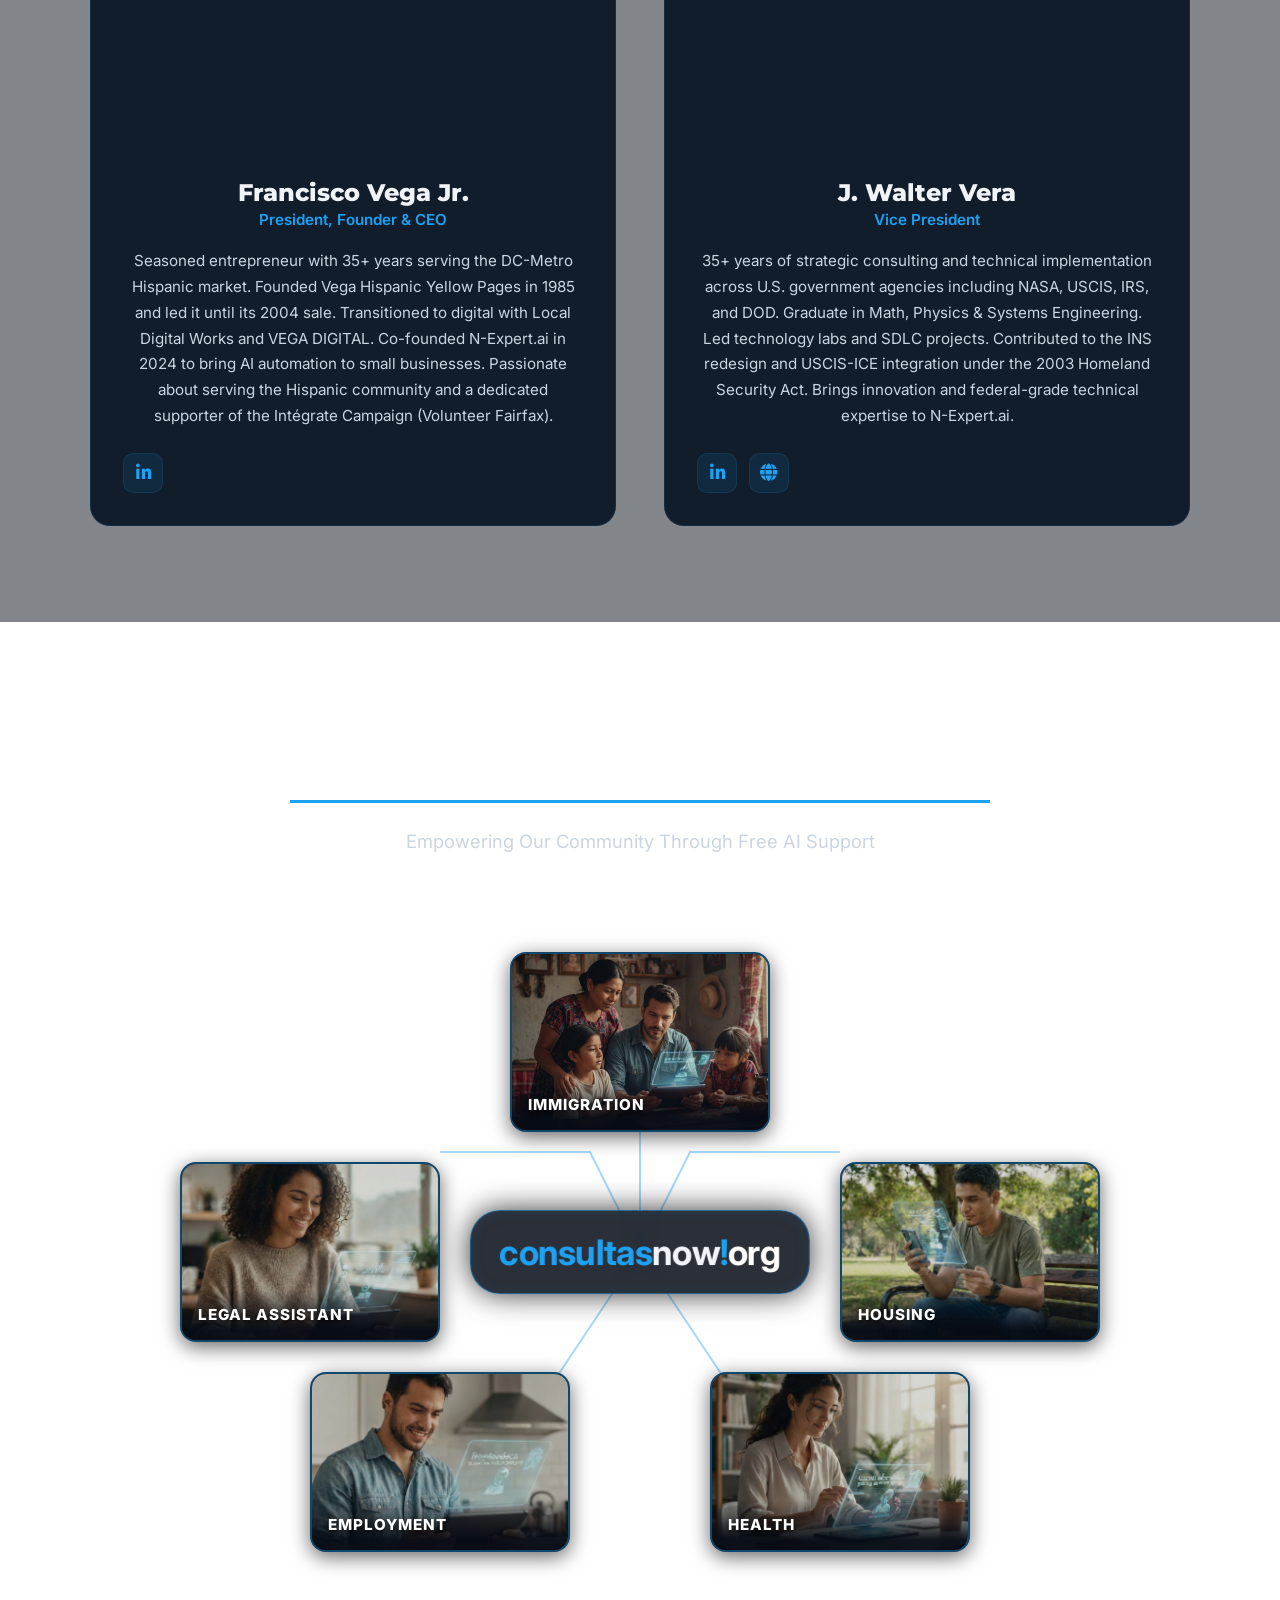
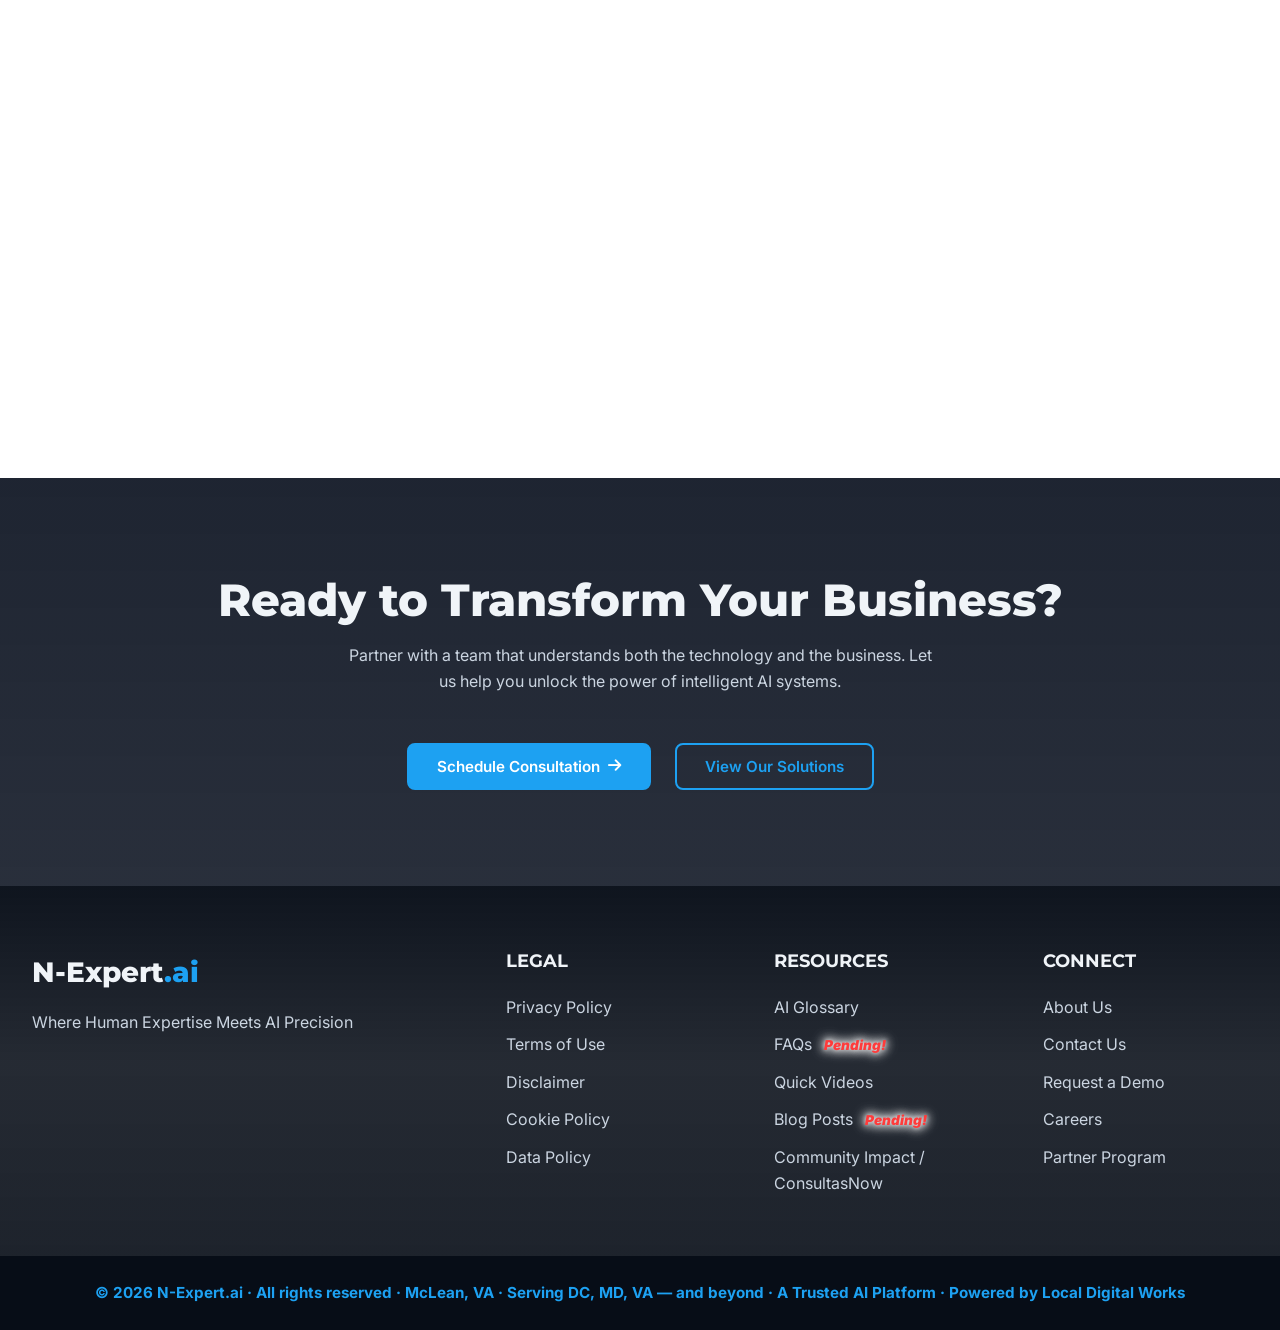
==== commit 46bffa93: "Update N-Expert.ai site - sync latest from local - Updated HTML pages (index, about, services, solut" ====
--- a/about.html
+++ b/about.html
@@ -37,6 +37,18 @@
 </head>
 
 <body>
+    <!-- Animated Space Background Layout -->
+    <div class="space-background-container">
+        <div class="nebula nebula-1"></div>
+        <div class="nebula nebula-2"></div>
+        <div class="stars-animated"></div>
+        <div class="space-object planet obj1"></div>
+        <div class="space-object ring obj2"></div>
+        <div class="space-object planet obj3"></div>
+        <div class="space-object ring obj4"></div>
+        <div class="space-object ring obj5"></div>
+    </div>
+
     <!-- Scroll Progress Bar -->
     <div id="scroll-progress"></div>
 
--- a/css/shared.css
+++ b/css/shared.css
@@ -16,8 +16,9 @@
     --accent-cyan-dark: #0E7AC2;
     --accent-red: #E63946;
     --text-primary: #F0F4F8;
-    --text-secondary: #94A3B8;
-    --text-dim: #64748B;
+    --text-secondary: #CBD5E1;
+    /* Increased brightness for better contrast */
+    --text-dim: #94A3B8;
     --border: rgba(29, 161, 242, 0.12);
     --border-hover: rgba(29, 161, 242, 0.3);
     --glass-bg: rgba(11, 18, 32, 0.85);
@@ -33,10 +34,201 @@
 
 body {
     font-family: var(--font-body);
-    background-color: var(--bg-primary);
     color: var(--text-primary);
     line-height: 1.6;
     overflow-x: hidden;
+}
+
+/* --- Animated Space Background Container --- */
+.space-background-container {
+    position: fixed;
+    top: 0;
+    left: 0;
+    right: 0;
+    bottom: 0;
+    z-index: -10;
+    pointer-events: none;
+    background-color: #070e17;
+    /* Base dark color from user */
+    overflow: hidden;
+}
+
+/* --- Stars (Background Layer) --- */
+.space-background-container .stars-animated {
+    position: absolute;
+    top: 0;
+    left: 0;
+    right: 0;
+    bottom: 0;
+    /* User's star gradients */
+    background-image:
+        radial-gradient(1px 1px at 15% 15%, #ffffff 100%, transparent),
+        radial-gradient(1px 1px at 85% 25%, #ffffff 100%, transparent),
+        radial-gradient(2px 2px at 45% 45%, #ffffff 80%, transparent),
+        radial-gradient(1px 1px at 75% 85%, #88b7d5 100%, transparent),
+        radial-gradient(1.5px 1.5px at 25% 75%, #ffffff 100%, transparent),
+        radial-gradient(1px 1px at 55% 15%, #ffffff 100%, transparent),
+        radial-gradient(2px 2px at 90% 60%, #88b7d5 80%, transparent);
+    background-size: 250px 250px;
+    animation: twinkle 4s ease-in-out infinite alternate;
+    z-index: 1;
+}
+
+/* --- Nebulas (Blurred background lights) --- */
+.space-background-container .nebula {
+    position: absolute;
+    border-radius: 50%;
+    background: #091729;
+    /* Darkened */
+    filter: blur(120px);
+    /* Increased blur for smoother spread */
+    opacity: 0.3;
+    /* Halved opacity so it doesn't look like a solid smudge */
+    z-index: 2;
+    pointer-events: none;
+}
+
+.space-background-container .nebula-1 {
+    width: 50vw;
+    height: 50vh;
+    top: 10%;
+    left: 20%;
+    animation: drift 20s infinite ease-in-out;
+}
+
+.space-background-container .nebula-2 {
+    width: 40vw;
+    height: 60vh;
+    bottom: -10%;
+    right: 10%;
+    background: #0a2038;
+    animation: drift 25s infinite ease-in-out reverse;
+}
+
+/* --- Floating Objects (Planets and Rings) --- */
+.space-background-container .space-object {
+    position: absolute;
+    border-radius: 50%;
+    z-index: 3;
+    pointer-events: none;
+}
+
+/* Estilo para los Planetas sólidos */
+.space-background-container .planet {
+    background: radial-gradient(circle at 30% 30%, #1c456b, #0c1f35);
+    box-shadow: inset -10px -10px 20px rgba(0, 0, 0, 0.4);
+}
+
+/* Estilo para los Anillos huecos */
+.space-background-container .ring {
+    border: 6px solid #143754;
+    box-sizing: border-box;
+    background: transparent;
+}
+
+/* Posicionamiento y tamaños específicos */
+.space-background-container .obj1 {
+    width: 140px;
+    height: 140px;
+    top: 25%;
+    left: -2%;
+    animation: floatVertical 8s ease-in-out infinite;
+}
+
+.space-background-container .obj2 {
+    width: 60px;
+    height: 60px;
+    bottom: 20%;
+    left: 8%;
+    animation: floatHorizontal 12s ease-in-out infinite;
+    border-width: 8px;
+}
+
+.space-background-container .obj3 {
+    width: 130px;
+    height: 130px;
+    bottom: -5%;
+    right: 8%;
+    animation: floatVertical 10s ease-in-out infinite reverse;
+    opacity: 0.9;
+}
+
+.space-background-container .obj4 {
+    width: 50px;
+    height: 50px;
+    top: 15%;
+    right: 8%;
+    animation: floatHorizontal 14s ease-in-out infinite;
+    border-width: 6px;
+}
+
+.space-background-container .obj5 {
+    width: 80px;
+    height: 80px;
+    top: 10%;
+    right: 28%;
+    animation: floatVertical 16s ease-in-out infinite;
+    border: 4px solid rgba(20, 55, 84, 0.4);
+}
+
+/* --- Animaciones (Keyframes) --- */
+
+@keyframes twinkle {
+    0% {
+        opacity: 0.6;
+        transform: scale(1);
+    }
+
+    100% {
+        opacity: 1;
+        transform: scale(1.02);
+    }
+}
+
+@keyframes drift {
+    0% {
+        transform: translate(0, 0) scale(1);
+    }
+
+    33% {
+        transform: translate(30px, -30px) scale(1.05);
+    }
+
+    66% {
+        transform: translate(-20px, 20px) scale(0.95);
+    }
+
+    100% {
+        transform: translate(0, 0) scale(1);
+    }
+}
+
+@keyframes floatVertical {
+    0% {
+        transform: translateY(0px) rotate(0deg);
+    }
+
+    50% {
+        transform: translateY(-25px) rotate(5deg);
+    }
+
+    100% {
+        transform: translateY(0px) rotate(0deg);
+    }
+}
+
+@keyframes floatHorizontal {
+    0% {
+        transform: translateX(0px) translateY(0px);
+    }
+
+    50% {
+        transform: translateX(20px) translateY(-10px);
+    }
+
+    100% {
+        transform: translateX(0px) translateY(0px);
+    }
 }
 
 h1,
@@ -375,18 +567,17 @@
     gap: 1.5rem;
 }
 
-/* ========== SECTION STYLES ========== */
 .section {
-    padding: 6rem 2rem;
+    padding: 4rem 1.5rem;
     position: relative;
 }
 
 .section.dark {
-    background: var(--bg-darker);
+    background: rgba(7, 13, 23, 0.5);
 }
 
 .section.darker {
-    background: linear-gradient(180deg, var(--bg-darker), var(--bg-primary));
+    background: linear-gradient(180deg, rgba(7, 13, 23, 0.6), rgba(11, 18, 32, 0.4));
 }
 
 .container {
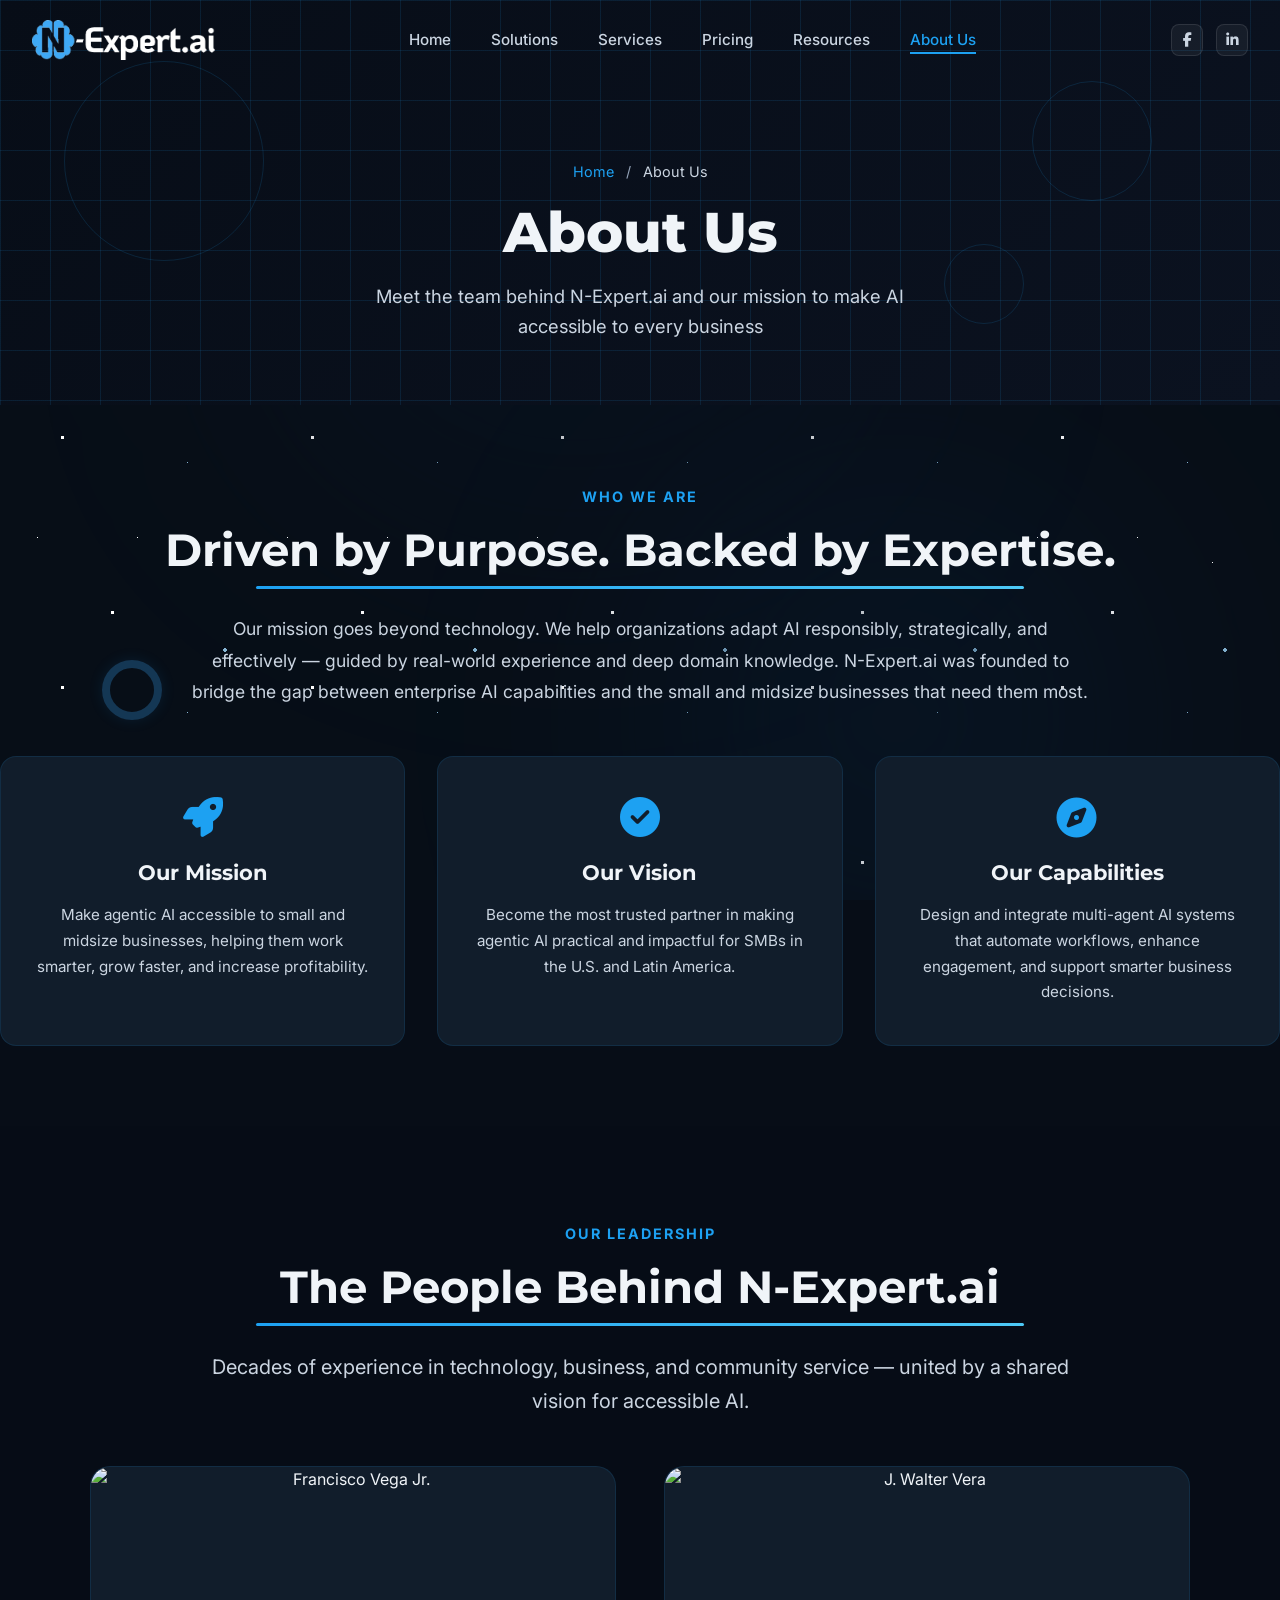
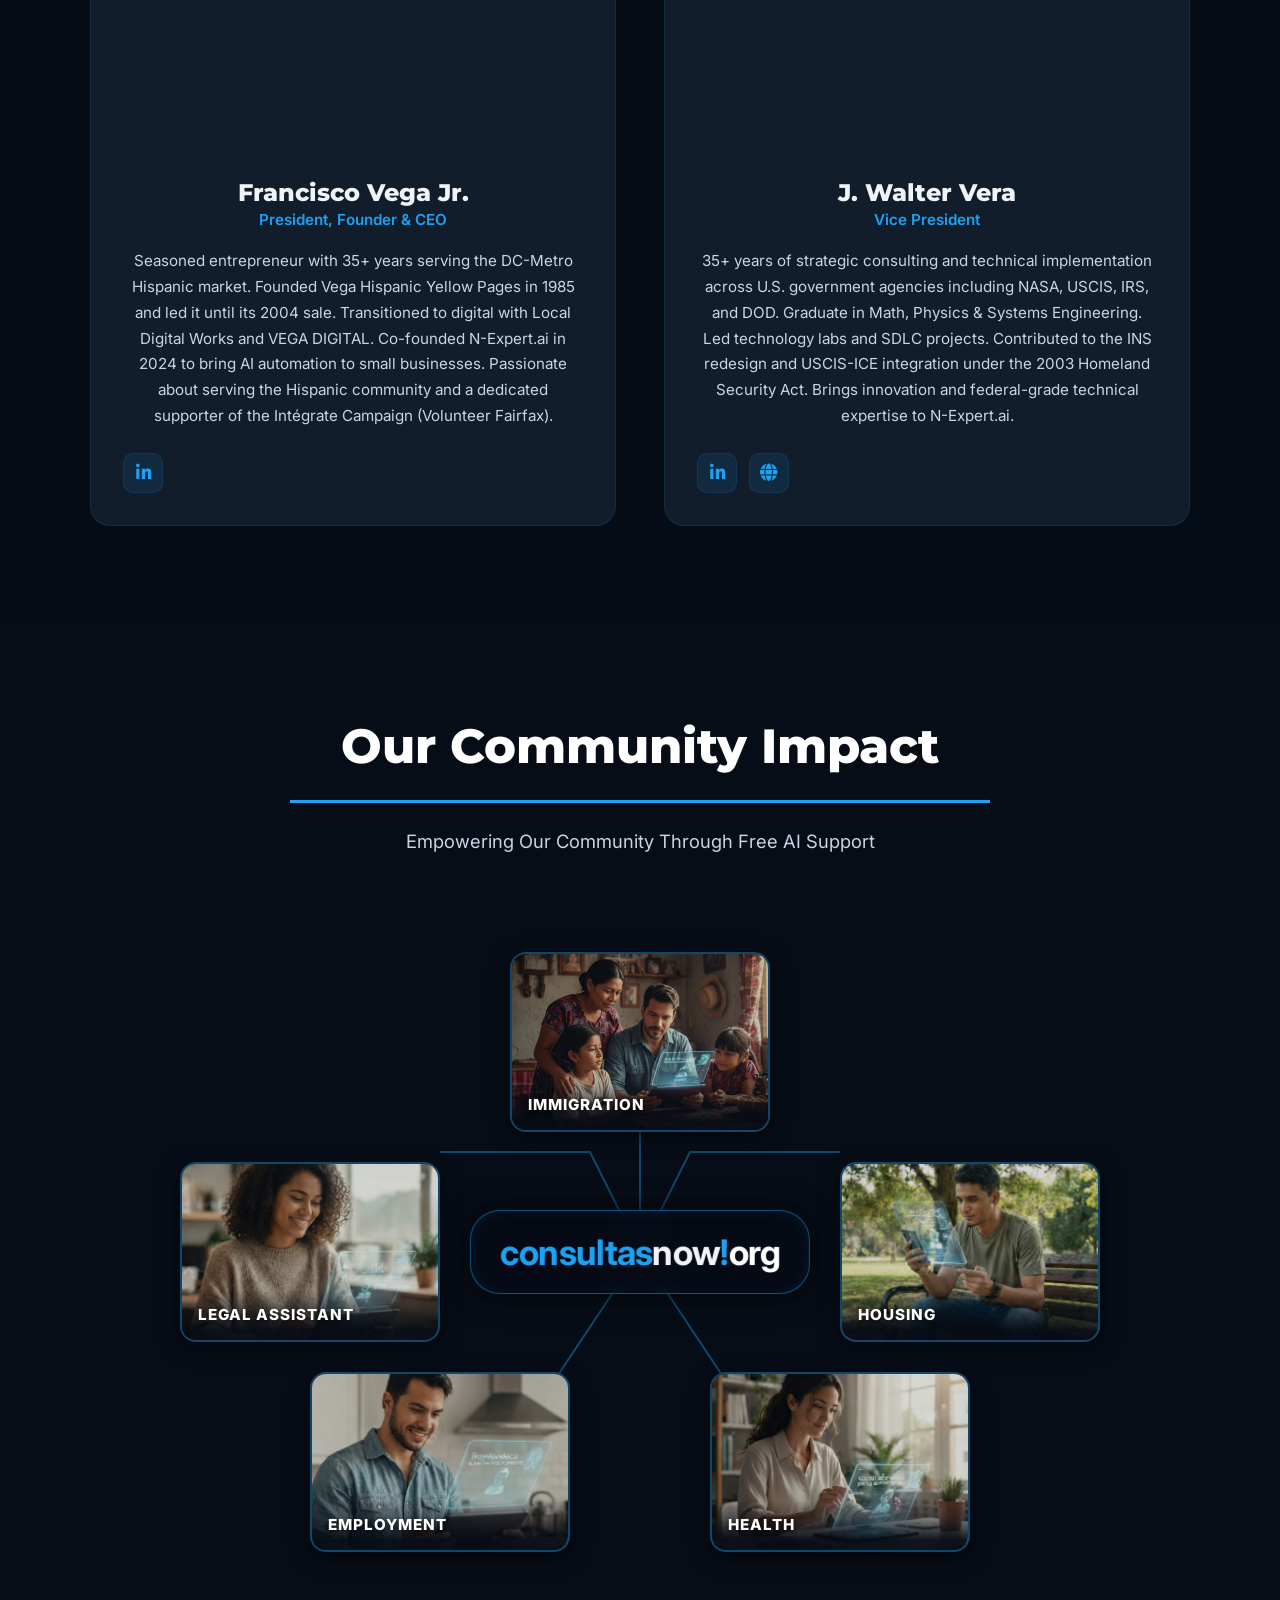
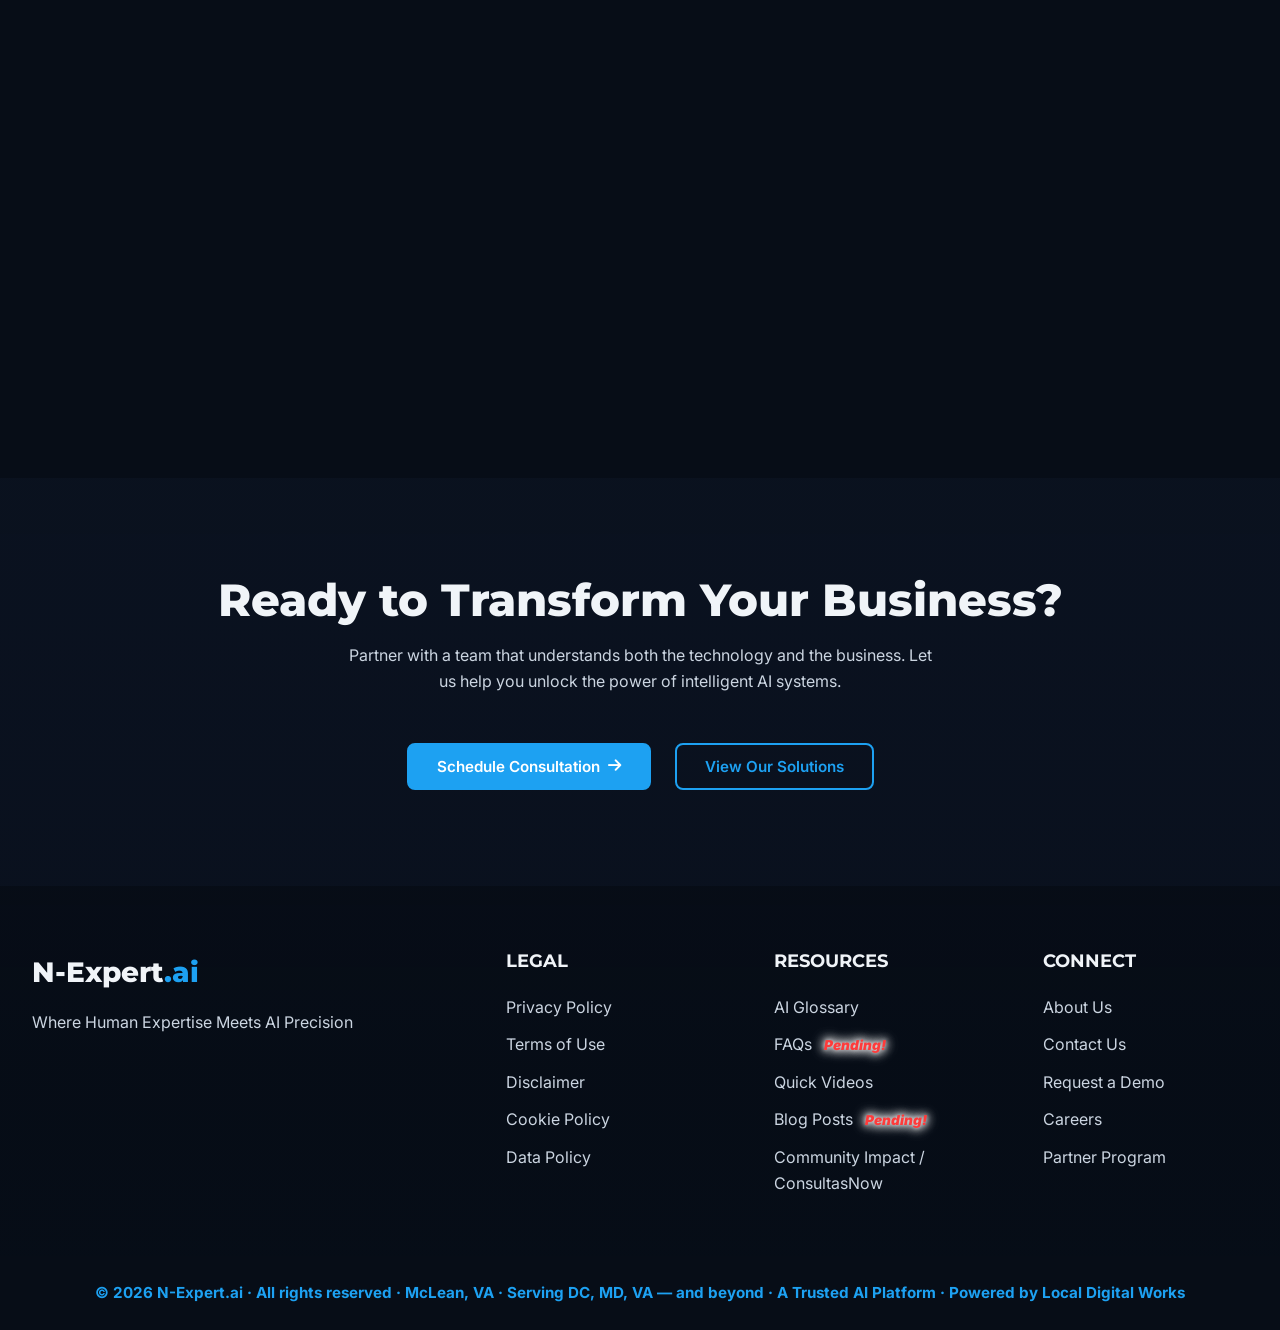
==== commit 71780869: "feat: update all pages and add new assets - Update HTML pages (index, about, pricing, resources, ser" ====
--- a/about.html
+++ b/about.html
@@ -56,22 +56,27 @@
     <nav class="navbar" id="navbar">
         <div class="container">
             <a href="index.html" class="logo">
-                <div class="logo-icon"><i class="fas fa-brain"></i></div>
-                <span>N-Expert<span class="ai">.ai</span></span>
+                <img src="images/N-Expert-logo-2025.png" alt="N-Expert.ai" style="height: 40px; width: auto;">
             </a>
+
             <ul class="nav-links">
                 <li><a href="index.html">Home</a></li>
                 <li><a href="solutions.html">Solutions</a></li>
                 <li><a href="services.html">Services</a></li>
                 <li><a href="pricing.html">Pricing</a></li>
                 <li><a href="resources.html">Resources</a></li>
-                <li><a href="about.html">About Us</a></li>
+                <li><a href="about.html" class="active">About Us</a></li>
             </ul>
-            <div class="nav-right">
-                <a href="https://linkedin.com" target="_blank" class="linkedin-icon" aria-label="LinkedIn"><i
-                        class="fab fa-linkedin"></i></a>
-                <button class="btn-primary">Get Started</button>
-            </div>
+
+            <div class="nav-right" style="display: flex; gap: 0.8rem; align-items: center;">
+                <a href="https://facebook.com" target="_blank" class="social-icon-header" aria-label="Facebook">
+                    <i class="fab fa-facebook-f"></i>
+                </a>
+                <a href="https://linkedin.com" target="_blank" class="social-icon-header" aria-label="LinkedIn">
+                    <i class="fab fa-linkedin-in"></i>
+                </a>
+            </div>
+
             <div class="mobile-menu-toggle" id="mobile-toggle">
                 <span></span>
                 <span></span>
--- a/css/shared.css
+++ b/css/shared.css
@@ -30,6 +30,7 @@
 
 html {
     scroll-behavior: smooth;
+    overflow-x: hidden;
 }
 
 body {
@@ -37,6 +38,288 @@
     color: var(--text-primary);
     line-height: 1.6;
     overflow-x: hidden;
+    background-color: var(--bg-darker);
+}
+
+/* --- Animated Space Background Container --- */
+.space-background-container {
+    position: fixed;
+    top: 0;
+    left: 0;
+    right: 0;
+    bottom: 0;
+    z-index: -10;
+    pointer-events: none;
+    background-color: #070e17;
+    /* Base dark color from user */
+    overflow: hidden;
+}
+
+/* --- Stars (Background Layer) --- */
+.space-background-container .stars-animated {
+    position: absolute;
+    top: 0;
+    left: 0;
+    right: 0;
+    bottom: 0;
+    background-image:
+        radial-gradient(1px 1px at 15% 15%, #ffffff 100%, transparent),
+        radial-gradient(1.5px 1.5px at 45% 45%, #ffffff 80%, transparent),
+        radial-gradient(1px 1px at 75% 85%, #88b7d5 100%, transparent),
+        radial-gradient(1px 1px at 55% 15%, #ffffff 100%, transparent),
+        radial-gradient(1.5px 1.5px at 90% 60%, #88b7d5 80%, transparent);
+    background-size: 300px 300px;
+    animation: twinkle 3s ease-in-out infinite alternate;
+    z-index: 1;
+}
+
+/* --- Nebulas (Blurred background lights) --- */
+.space-background-container .nebula {
+    position: absolute;
+    border-radius: 50%;
+    background: #091729;
+    /* Darkened */
+    filter: blur(120px);
+    /* Increased blur for smoother spread */
+    opacity: 0.3;
+    /* Halved opacity so it doesn't look like a solid smudge */
+    z-index: 2;
+    pointer-events: none;
+}
+
+.space-background-container .nebula-1 {
+    width: 50vw;
+    height: 50vh;
+    top: 10%;
+    left: 20%;
+    animation: drift 20s infinite ease-in-out;
+}
+
+.space-background-container .nebula-2 {
+    width: 40vw;
+    height: 60vh;
+    bottom: -10%;
+    right: 10%;
+    background: #0a2038;
+    animation: drift 25s infinite ease-in-out reverse;
+}
+
+/* Optimize space background for mobile: kill extreme blurs that cause scrolling stutter */
+@media (max-width: 768px) {
+    .space-background-container .nebula {
+        filter: blur(40px);
+        opacity: 0.15;
+        animation: none;
+    }
+
+    .space-background-container .stars-animated {
+        animation: none;
+    }
+
+    .space-background-container .space-object {
+        animation: none;
+    }
+
+    .floating-star {
+        animation-duration: 10s !important;
+    }
+}
+
+@media (max-width: 480px) {
+    .space-background-container .nebula {
+        display: none;
+    }
+
+    .space-background-container .stars-animated {
+        opacity: 0.5;
+    }
+
+    .floating-star {
+        animation: none !important;
+        opacity: 0.4 !important;
+    }
+}
+
+/* --- Floating Objects (Planets and Rings) --- */
+.space-background-container .space-object {
+    position: absolute;
+    border-radius: 50%;
+    z-index: 3;
+    pointer-events: none;
+}
+
+/* --- Floating Star Particles --- */
+.floating-star {
+    position: absolute;
+    background: #ffffff;
+    border-radius: 50%;
+    pointer-events: none;
+    z-index: 2;
+    opacity: 0;
+    animation: starFloat 8s ease-in-out infinite;
+}
+
+.floating-star.star-blue {
+    background: #88ccff;
+    box-shadow: 0 0 4px rgba(136, 204, 255, 0.6);
+}
+
+@keyframes starFloat {
+    0% {
+        opacity: 0;
+        transform: translateY(0) translateX(0) scale(1);
+    }
+
+    20% {
+        opacity: 0.9;
+    }
+
+    50% {
+        opacity: 0.5;
+        transform: translateY(-40px) translateX(20px) scale(1.3);
+    }
+
+    80% {
+        opacity: 0.8;
+    }
+
+    100% {
+        opacity: 0;
+        transform: translateY(-80px) translateX(-10px) scale(0.8);
+    }
+}
+
+/* Estilo para los Planetas sólidos */
+.space-background-container .planet {
+    background: radial-gradient(circle at 30% 30%, #1c456b, #0c1f35);
+    box-shadow: inset -10px -10px 20px rgba(0, 0, 0, 0.4), 0 0 20px rgba(29, 161, 242, 0.15);
+}
+
+/* Estilo para los Anillos huecos */
+.space-background-container .ring {
+    border: 6px solid #143754;
+    box-sizing: border-box;
+    background: transparent;
+    box-shadow: 0 0 15px rgba(29, 161, 242, 0.1);
+}
+
+/* Posicionamiento y tamaños específicos */
+.space-background-container .obj1 {
+    width: 140px;
+    height: 140px;
+    top: 25%;
+    left: -2%;
+    animation: floatVertical 8s ease-in-out infinite;
+}
+
+.space-background-container .obj2 {
+    width: 60px;
+    height: 60px;
+    bottom: 20%;
+    left: 8%;
+    animation: floatHorizontal 12s ease-in-out infinite;
+    border-width: 8px;
+}
+
+.space-background-container .obj3 {
+    width: 130px;
+    height: 130px;
+    bottom: -5%;
+    right: 8%;
+    animation: floatVertical 10s ease-in-out infinite reverse;
+    opacity: 0.9;
+}
+
+.space-background-container .obj4 {
+    width: 50px;
+    height: 50px;
+    top: 15%;
+    right: 8%;
+    animation: floatHorizontal 14s ease-in-out infinite;
+    border-width: 6px;
+}
+
+.space-background-container .obj5 {
+    width: 80px;
+    height: 80px;
+    top: 10%;
+    right: 28%;
+    animation: floatVertical 16s ease-in-out infinite;
+    border: 4px solid rgba(20, 55, 84, 0.4);
+}
+
+/* --- Animaciones (Keyframes) --- */
+
+@keyframes twinkle {
+    0% {
+        opacity: 0.5;
+    }
+
+    50% {
+        opacity: 1;
+    }
+
+    100% {
+        opacity: 0.65;
+    }
+}
+
+@keyframes drift {
+    0% {
+        transform: translate(0, 0) scale(1);
+    }
+
+    33% {
+        transform: translate(30px, -30px) scale(1.05);
+    }
+
+    66% {
+        transform: translate(-20px, 20px) scale(0.95);
+    }
+
+    100% {
+        transform: translate(0, 0) scale(1);
+    }
+}
+
+@keyframes floatVertical {
+    0% {
+        transform: scale(1) rotate(0deg);
+        opacity: 0.6;
+        box-shadow: 0 0 15px rgba(29, 161, 242, 0.1);
+    }
+
+    50% {
+        transform: scale(1.08) rotate(5deg);
+        opacity: 1;
+        box-shadow: 0 0 30px rgba(29, 161, 242, 0.25);
+    }
+
+    100% {
+        transform: scale(1) rotate(0deg);
+        opacity: 0.6;
+        box-shadow: 0 0 15px rgba(29, 161, 242, 0.1);
+    }
+}
+
+@keyframes floatHorizontal {
+    0% {
+        transform: scale(1) rotate(0deg);
+        opacity: 0.5;
+        box-shadow: 0 0 10px rgba(29, 161, 242, 0.1);
+    }
+
+    50% {
+        transform: scale(1.12) rotate(-5deg);
+        opacity: 0.9;
+        box-shadow: 0 0 25px rgba(29, 161, 242, 0.3);
+    }
+
+    100% {
+        transform: scale(1) rotate(0deg);
+        opacity: 0.5;
+        box-shadow: 0 0 10px rgba(29, 161, 242, 0.1);
+    }
 }
 
 /* --- Animated Space Background Container --- */
@@ -617,6 +900,10 @@
     width: 60%;
 }
 
+.section-title.no-underline::after {
+    display: none;
+}
+
 .section-subtitle {
     font-size: clamp(1rem, 2vw, 1.25rem);
     color: var(--text-secondary);
